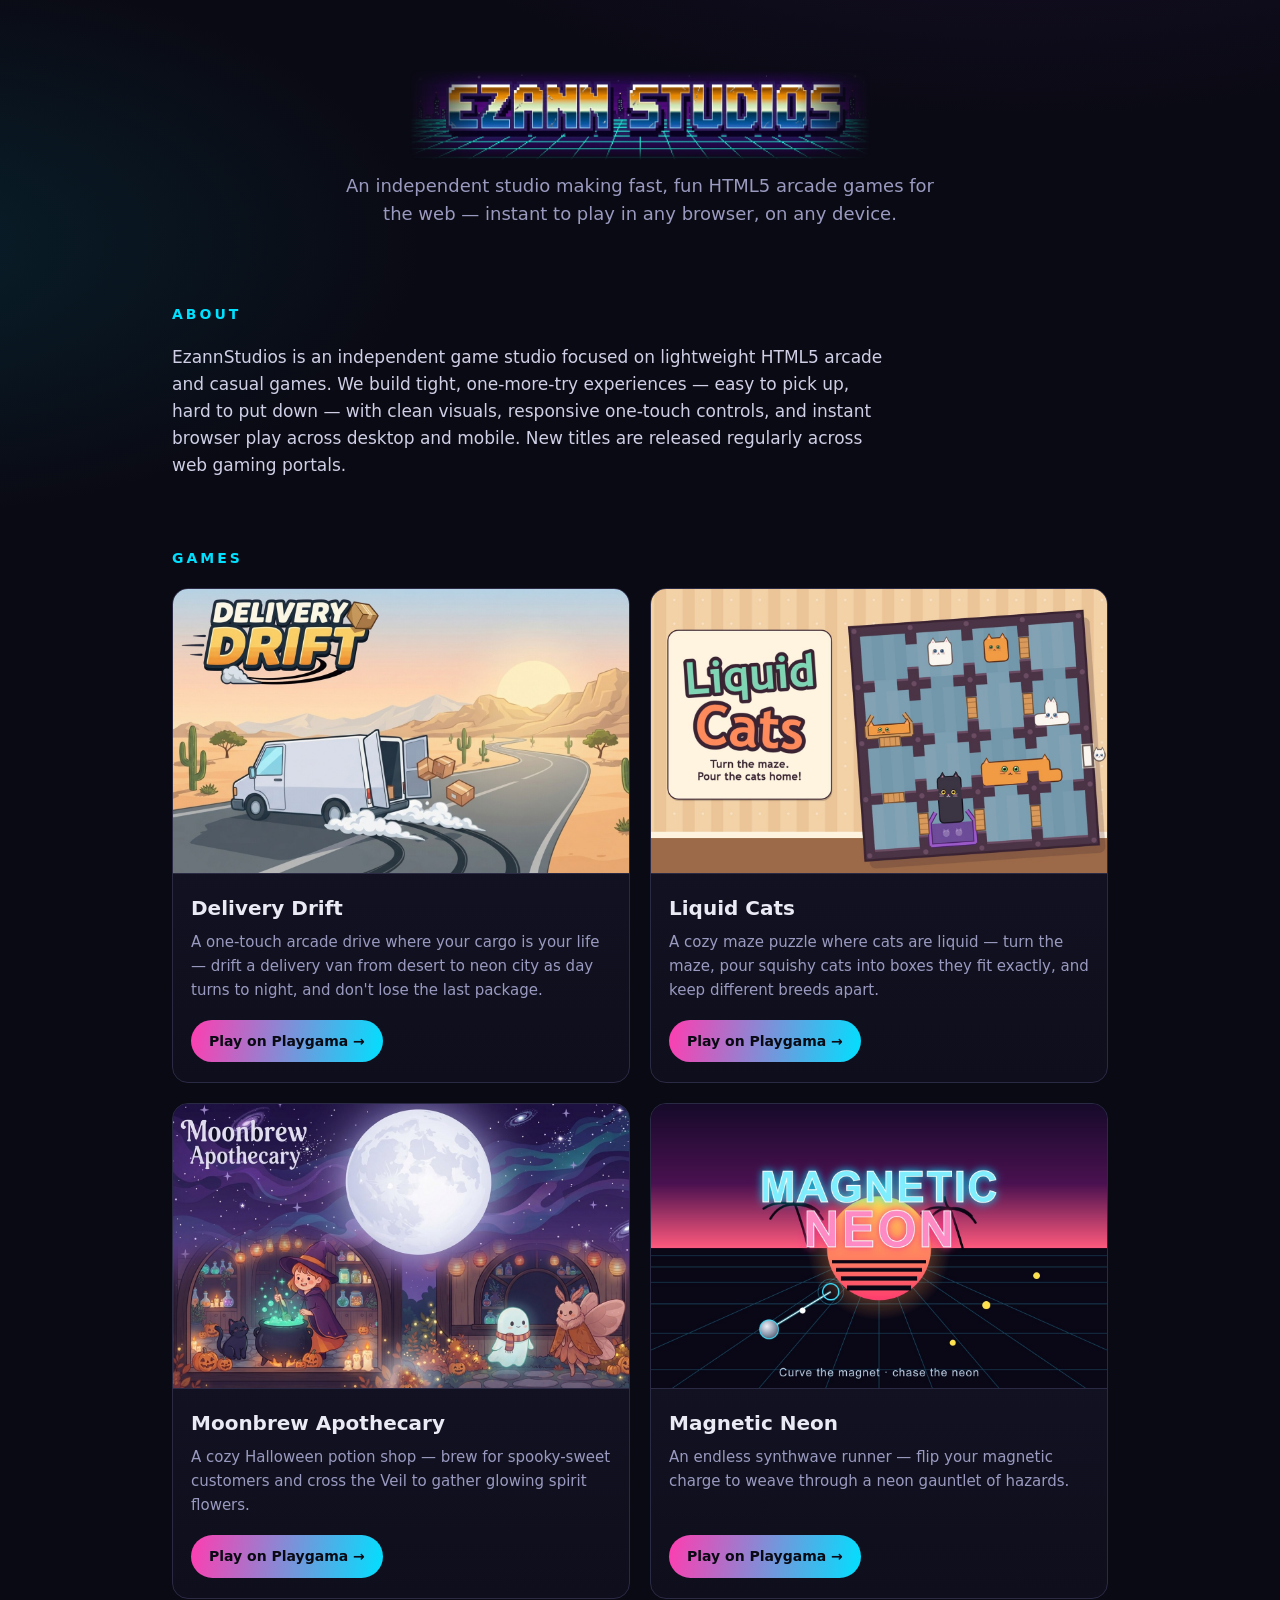
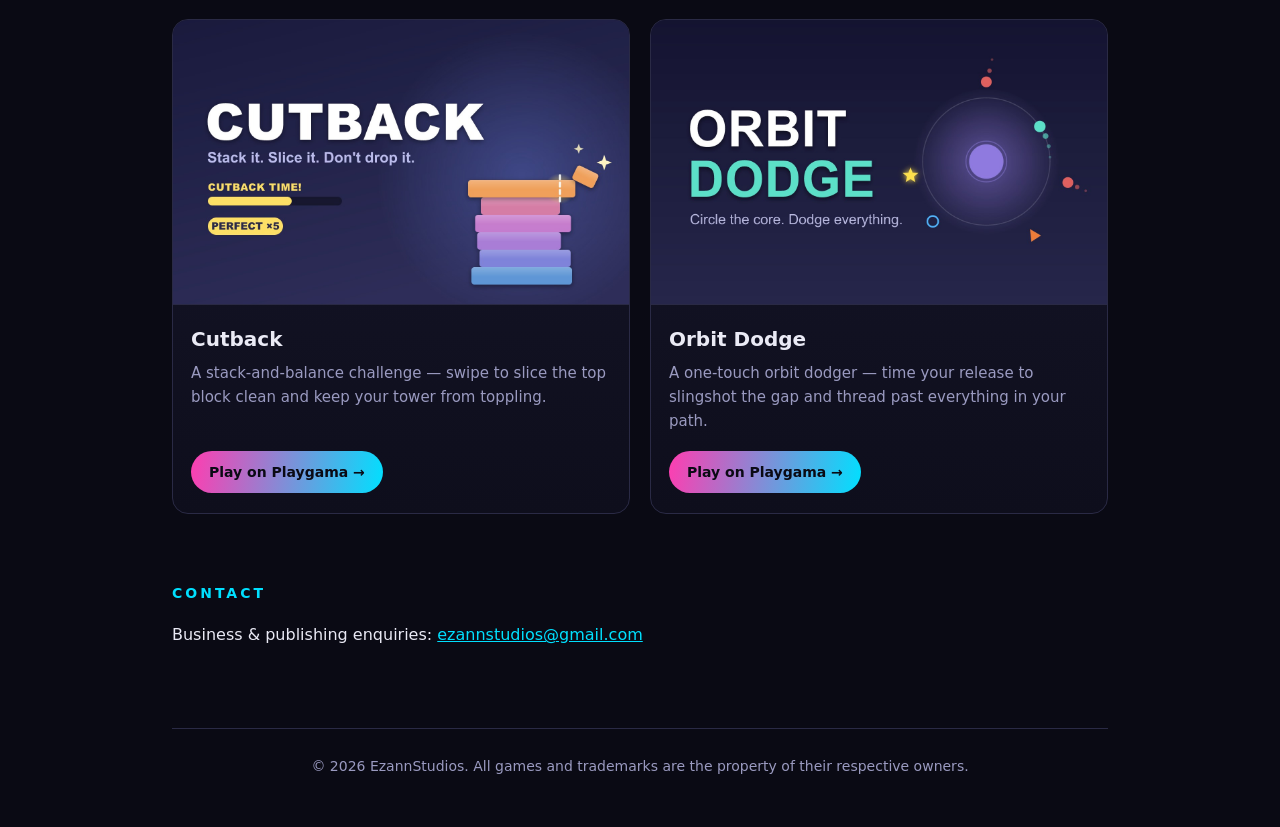
==== index.html @ 5e64bf16 "Update index.html" ====
<!DOCTYPE html>
<html lang="en">
<head>
  <meta charset="UTF-8" />
  <meta name="viewport" content="width=device-width, initial-scale=1.0" />
  <title>EzannStudios — HTML5 Arcade Games</title>
  <meta name="description" content="EzannStudios is an independent studio making fast, fun HTML5 arcade and casual games for the web — instant to play in any browser, on any device." />
  <!-- Favicon: black square with white "EZ" (inline SVG, no external request) -->
  <link rel="icon" href="data:image/svg+xml,%3Csvg xmlns='http://www.w3.org/2000/svg' viewBox='0 0 32 32'%3E%3Crect width='32' height='32' fill='%23000000'/%3E%3Ctext x='16' y='17' font-family='Arial,Helvetica,sans-serif' font-size='15' font-weight='bold' fill='%23ffffff' text-anchor='middle' dominant-baseline='central'%3EEZ%3C/text%3E%3C/svg%3E" />
  <style>
    :root {
      --bg: #0a0a14;
      --bg-soft: #12122099;
      --card: #14142400;
      --line: #2a2a45;
      --text: #eaeaf5;
      --muted: #9a9ac0;
      --neon-a: #ff3db0;
      --neon-b: #00e0ff;
    }
    * { box-sizing: border-box; }
    html { scroll-behavior: smooth; }
    body {
      margin: 0;
      background:
        radial-gradient(1200px 600px at 80% -10%, #1b0f2e 0%, transparent 60%),
        radial-gradient(1000px 500px at -10% 10%, #08202b 0%, transparent 55%),
        var(--bg);
      color: var(--text);
      font-family: system-ui, -apple-system, "Segoe UI", Roboto, Helvetica, Arial, sans-serif;
      line-height: 1.6;
      -webkit-font-smoothing: antialiased;
    }
    .wrap { max-width: 980px; margin: 0 auto; padding: 0 22px; }

    /* Header */
    header { padding: 70px 0 40px; text-align: center; }
    .logo {
      display: block;
      margin: 0 auto;
      width: min(460px, 100%);
      height: auto;
      /* Fade all four edges into the page (horizontal + vertical gradients,
         intersected) so the banner has no hard box edge on any side. */
      --logo-fade:
        linear-gradient(to right, transparent 0%, #000 16%, #000 84%, transparent 100%),
        linear-gradient(to bottom, transparent 0%, #000 16%, #000 84%, transparent 100%);
      -webkit-mask-image: var(--logo-fade);
      -webkit-mask-composite: source-in;
      mask-image: var(--logo-fade);
      mask-composite: intersect;
    }
    .tagline {
      margin: 12px auto 0;
      max-width: 620px;
      color: var(--muted);
      font-size: clamp(15px, 2.4vw, 18px);
    }

    /* Sections */
    section { padding: 34px 0; }
    h2 {
      font-size: 14px;
      letter-spacing: 3px;
      text-transform: uppercase;
      color: var(--neon-b);
      margin: 0 0 18px;
    }
    .about p { max-width: 720px; color: #cfcfe6; margin: 0; font-size: 17px; }

    /* Games grid */
    .games {
      display: grid;
      /* 2 x 2 on wide screens, one column on phones */
      grid-template-columns: repeat(auto-fit, minmax(min(380px, 100%), 1fr));
      gap: 20px;
    }
    .card {
      border: 1px solid var(--line);
      border-radius: 16px;
      overflow: hidden;
      background: linear-gradient(180deg, #16162a, #0e0e1c);
      display: flex;
      flex-direction: column;
      transition: transform .18s ease, border-color .18s ease, box-shadow .18s ease;
    }
    .card:hover {
      transform: translateY(-4px);
      border-color: #46466f;
      box-shadow: 0 14px 40px -18px var(--neon-a);
    }
    .thumb {
      width: 100%;
      aspect-ratio: 136 / 85; /* matches the 1360x850 cover art -> full image, no crop */
      overflow: hidden;
      background: #0e0e1c;
      border-bottom: 1px solid var(--line);
    }
    .thumb img { width: 100%; height: 100%; object-fit: cover; display: block; }
    .card-body { padding: 18px 18px 20px; flex: 1; display: flex; flex-direction: column; }
    .card-body h3 { margin: 0 0 6px; font-size: 20px; }
    .card-body p { margin: 0 0 18px; color: var(--muted); font-size: 15px; flex: 1; }
    .play {
      align-self: flex-start;
      display: inline-block;
      text-decoration: none;
      font-weight: 700;
      font-size: 14px;
      color: #0a0a14;
      background: linear-gradient(100deg, var(--neon-a), var(--neon-b));
      padding: 10px 18px;
      border-radius: 999px;
      transition: filter .15s ease;
    }
    .play:hover { filter: brightness(1.12); }

    /* Contact */
    .contact a { color: var(--neon-b); }

    footer {
      border-top: 1px solid var(--line);
      margin-top: 30px;
      padding: 26px 0 50px;
      color: var(--muted);
      font-size: 14px;
      text-align: center;
    }
  </style>
</head>
<body>
  <div class="wrap">
    <header>
      <img class="logo" src="assets/logo.png" alt="EzannStudios" width="900" height="240" />
      <p class="tagline">An independent studio making fast, fun HTML5 arcade games for the web — instant to play in any browser, on any device.</p>
    </header>

    <main>
      <section class="about">
        <h2>About</h2>
        <p>EzannStudios is an independent game studio focused on lightweight HTML5 arcade and casual games. We build tight, one-more-try experiences — easy to pick up, hard to put down — with clean visuals, responsive one-touch controls, and instant browser play across desktop and mobile. New titles are released regularly across web gaming portals.</p>
      </section>

      <section>
        <h2>Games</h2>
        <div class="games">
          <article class="card">
            <div class="thumb"><img src="assets/delivery-drift.jpg" alt="Delivery Drift cover art" width="1360" height="850" loading="lazy" /></div>
            <div class="card-body">
              <h3>Delivery Drift</h3>
              <p>A one-touch arcade drive where your cargo is your life — drift a delivery van from desert to neon city as day turns to night, and don't lose the last package.</p>
              <a class="play" href="https://playgama.ai/play/jhdlvwv6o4" target="_blank" rel="noopener">Play on Playgama →</a>
            </div>
          </article>

          <article class="card">
            <div class="thumb"><img src="assets/liquid-cats.jpg" alt="Liquid Cats cover art" width="1360" height="850" loading="lazy" /></div>
            <div class="card-body">
              <h3>Liquid Cats</h3>
              <p>A cozy maze puzzle where cats are liquid — turn the maze, pour squishy cats into boxes they fit exactly, and keep different breeds apart.</p>
              <a class="play" href="https://playgama.ai/play/6duereti2h" target="_blank" rel="noopener">Play on Playgama →</a>
            </div>
          </article>

          <article class="card">
            <div class="thumb"><img src="assets/moonbrew-apothecary.jpg" alt="Moonbrew Apothecary cover art" width="1360" height="850" loading="lazy" /></div>
            <div class="card-body">
              <h3>Moonbrew Apothecary</h3>
              <p>A cozy Halloween potion shop — brew for spooky-sweet customers and cross the Veil to gather glowing spirit flowers.</p>
              <a class="play" href="https://playgama.ai/play/h7rsoeyvfn" target="_blank" rel="noopener">Play on Playgama →</a>
            </div>
          </article>

          <article class="card">
            <div class="thumb"><img src="assets/magnetic-neon.jpg" alt="Magnetic Neon cover art" width="1360" height="850" loading="lazy" /></div>
            <div class="card-body">
              <h3>Magnetic Neon</h3>
              <p>An endless synthwave runner — flip your magnetic charge to weave through a neon gauntlet of hazards.</p>
              <a class="play" href="https://playgama.com/game/magnetic-neon?clid=p_86062e56-72cf-4a58-b19b-1f9aac66ab14" target="_blank" rel="noopener">Play on Playgama →</a>
            </div>
          </article>

          <article class="card">
            <div class="thumb"><img src="assets/cutback.jpg" alt="Cutback cover art" width="1360" height="850" loading="lazy" /></div>
            <div class="card-body">
              <h3>Cutback</h3>
              <p>A stack-and-balance challenge — swipe to slice the top block clean and keep your tower from toppling.</p>
              <a class="play" href="https://playgama.ai/play/7d3hizmuuv" target="_blank" rel="noopener">Play on Playgama →</a>
            </div>
          </article>

          <article class="card">
            <div class="thumb"><img src="assets/orbit-dodge.jpg" alt="Orbit Dodge cover art" width="1360" height="850" loading="lazy" /></div>
            <div class="card-body">
              <h3>Orbit Dodge</h3>
              <p>A one-touch orbit dodger — time your release to slingshot the gap and thread past everything in your path.</p>
              <a class="play" href="https://playgama.ai/play/45lczaxdiw" target="_blank" rel="noopener">Play on Playgama →</a>
            </div>
          </article>
        </div>
      </section>

      <section class="contact">
        <h2>Contact</h2>
        <p>Business &amp; publishing enquiries: <a href="mailto:ezannstudios@gmail.com">ezannstudios@gmail.com</a></p>
      </section>
    </main>

    <footer>
      &copy; <span id="year">2026</span> EzannStudios. All games and trademarks are the property of their respective owners.
    </footer>
  </div>

  <script>
    // Keep the footer year current (the only script on the page — no ads, no trackers).
    document.getElementById("year").textContent = new Date().getFullYear();
  </script>
</body>
</html>
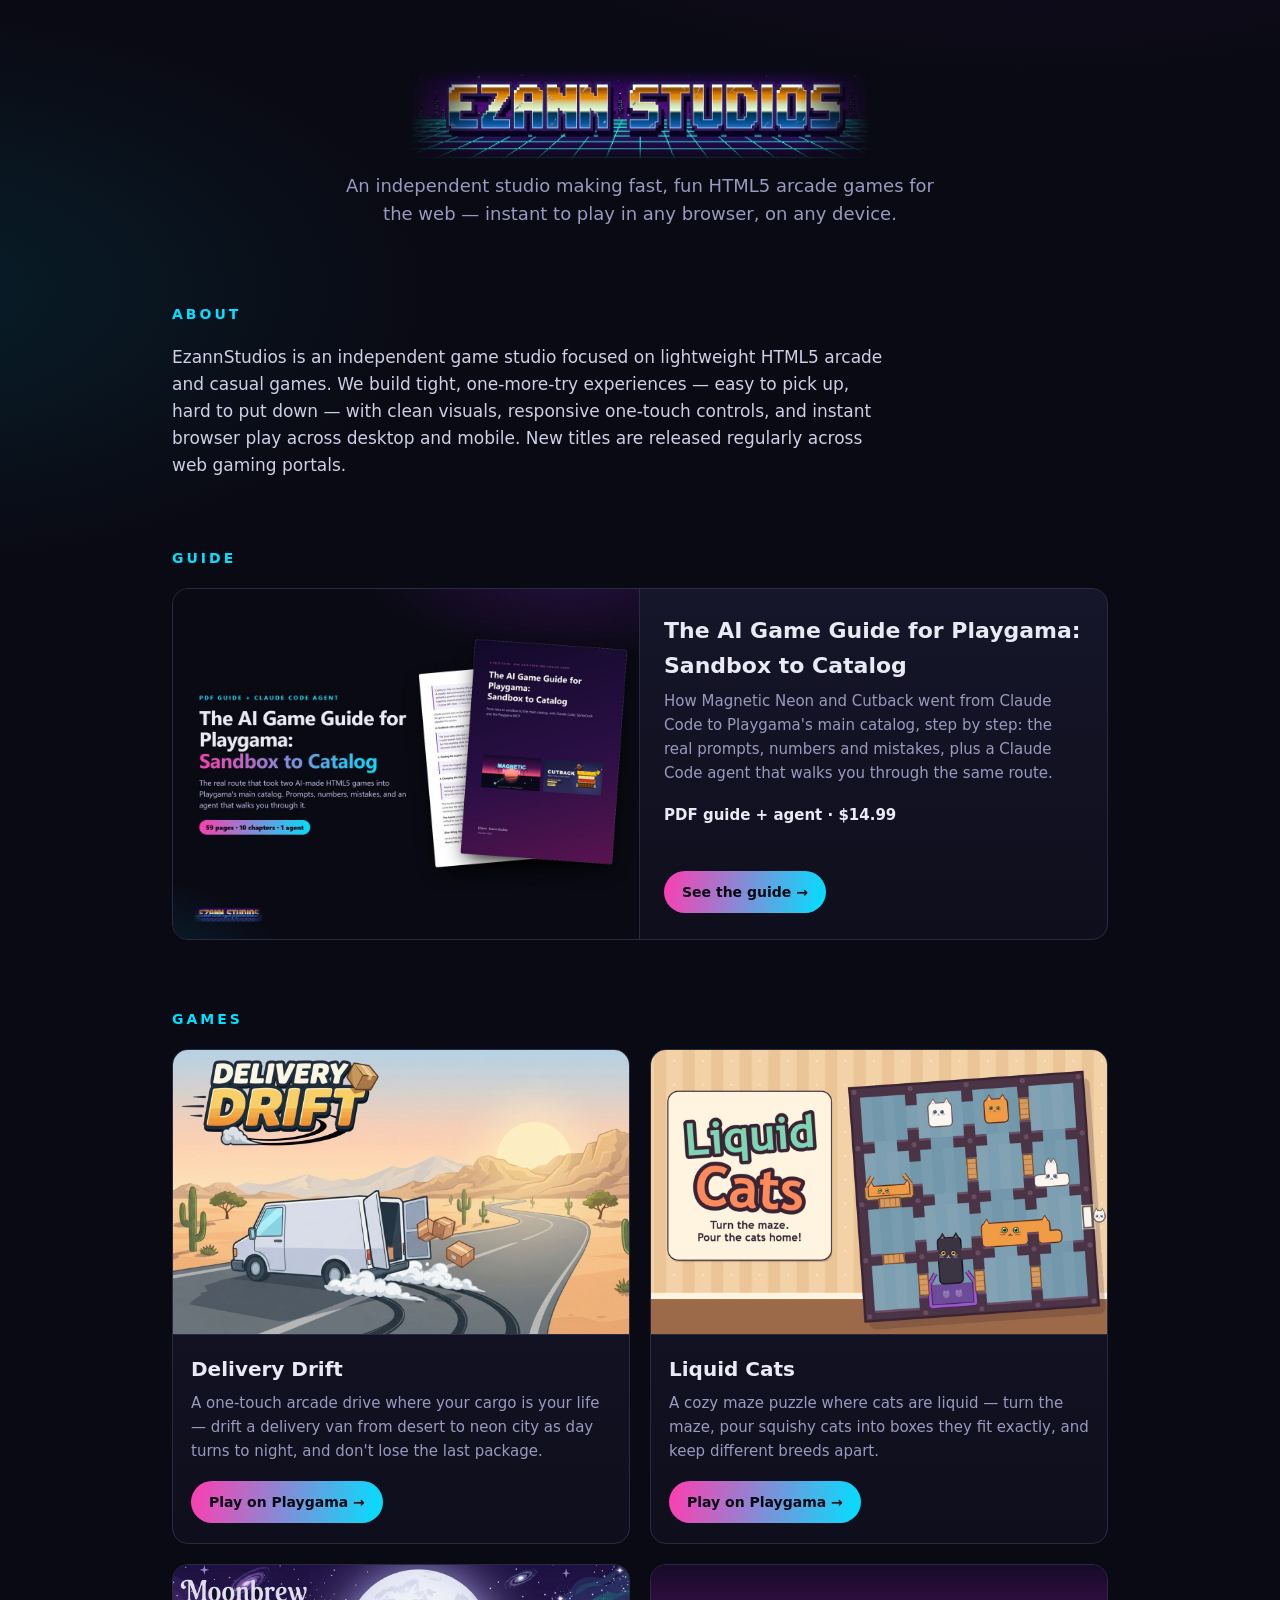
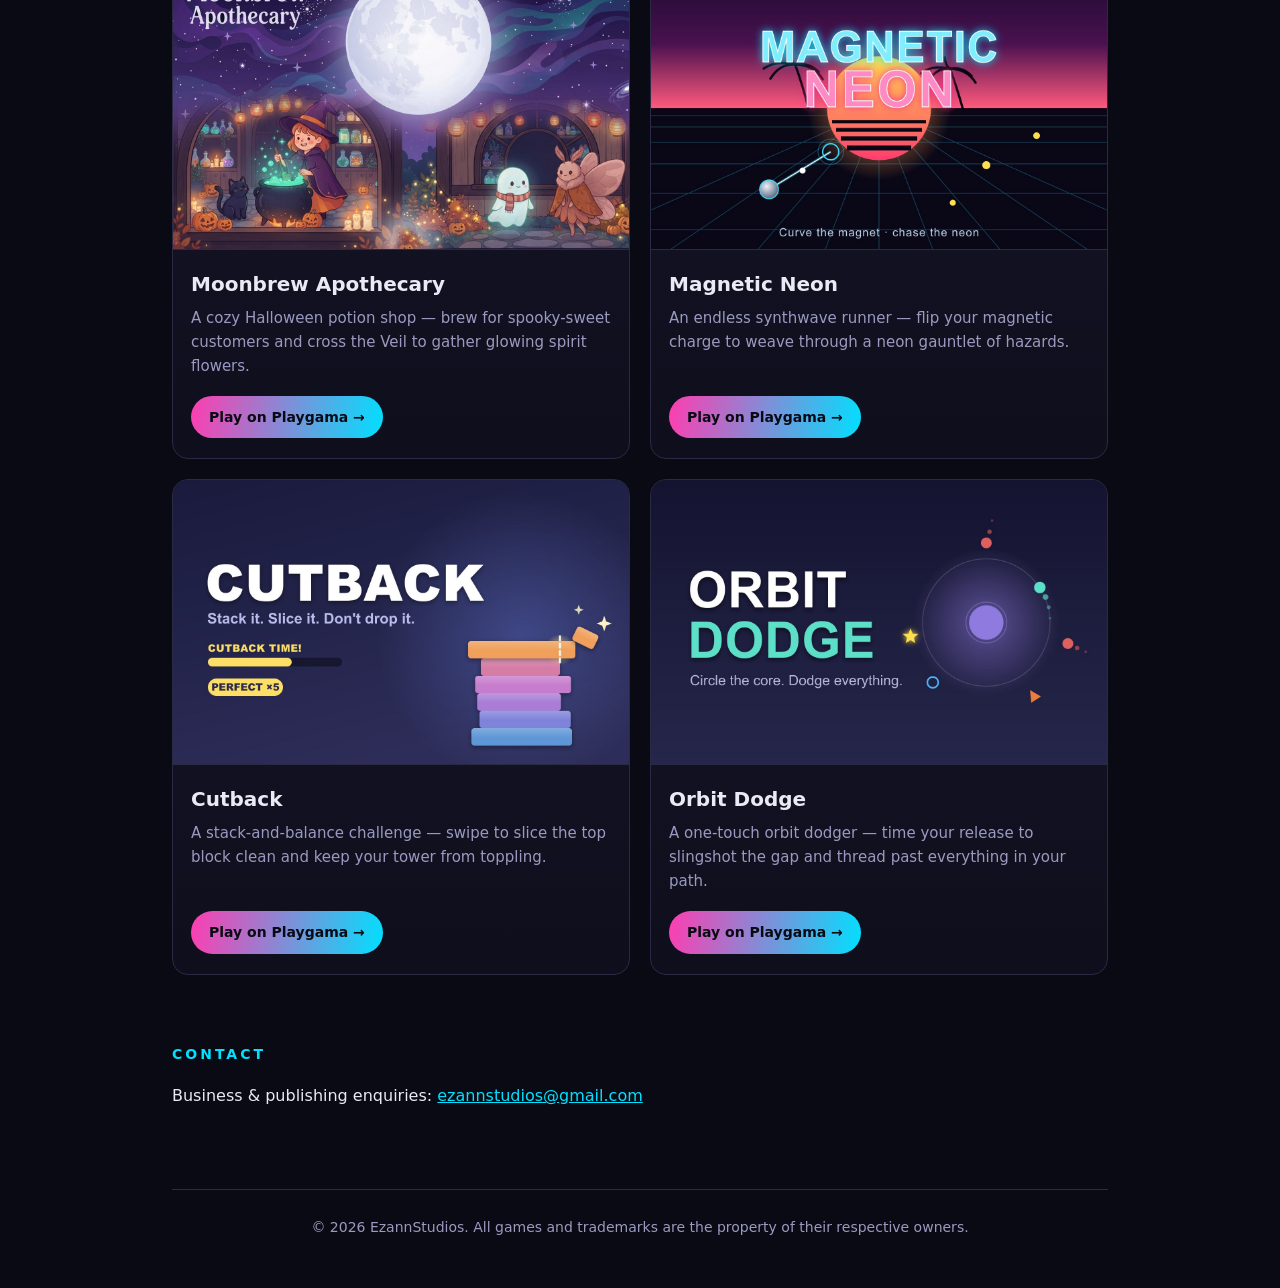
==== commit b2b476d6: "Add Guide card between About and Games Links to the sales page at guide/.  Co-Authored-By: Claude Op" ====
--- a/index.html
+++ b/index.html
@@ -114,6 +114,17 @@
     }
     .play:hover { filter: brightness(1.12); }
 
+    /* Guide: one wide card, image left, text right (stacks on phones) */
+    .guide-card { display: grid; grid-template-columns: 1fr 1fr; }
+    .guide-card .thumb { aspect-ratio: 4 / 3; border-bottom: 0; border-right: 1px solid var(--line); }
+    .guide-card .card-body { padding: 24px 24px 26px; justify-content: center; }
+    .guide-card .card-body h3 { font-size: 22px; }
+    .guide-card .price { color: var(--text); font-weight: 700; margin: 0 0 14px; font-size: 15px; }
+    @media (max-width: 700px) {
+      .guide-card { grid-template-columns: 1fr; }
+      .guide-card .thumb { border-right: 0; border-bottom: 1px solid var(--line); }
+    }
+
     /* Contact */
     .contact a { color: var(--neon-b); }
 
@@ -141,6 +152,19 @@
       </section>
 
       <section>
+        <h2>Guide</h2>
+        <article class="card guide-card">
+          <div class="thumb"><img src="guide/assets/guide-card.jpg" alt="The AI Game Guide for Playgama: Sandbox to Catalog" width="1200" height="900" loading="lazy" /></div>
+          <div class="card-body">
+            <h3>The AI Game Guide for Playgama: Sandbox to Catalog</h3>
+            <p>How Magnetic Neon and Cutback went from Claude Code to Playgama's main catalog, step by step: the real prompts, numbers and mistakes, plus a Claude Code agent that walks you through the same route.</p>
+            <p class="price">PDF guide + agent · $14.99</p>
+            <a class="play" href="guide/">See the guide →</a>
+          </div>
+        </article>
+      </section>
+
+      <section>
         <h2>Games</h2>
         <div class="games">
           <article class="card">
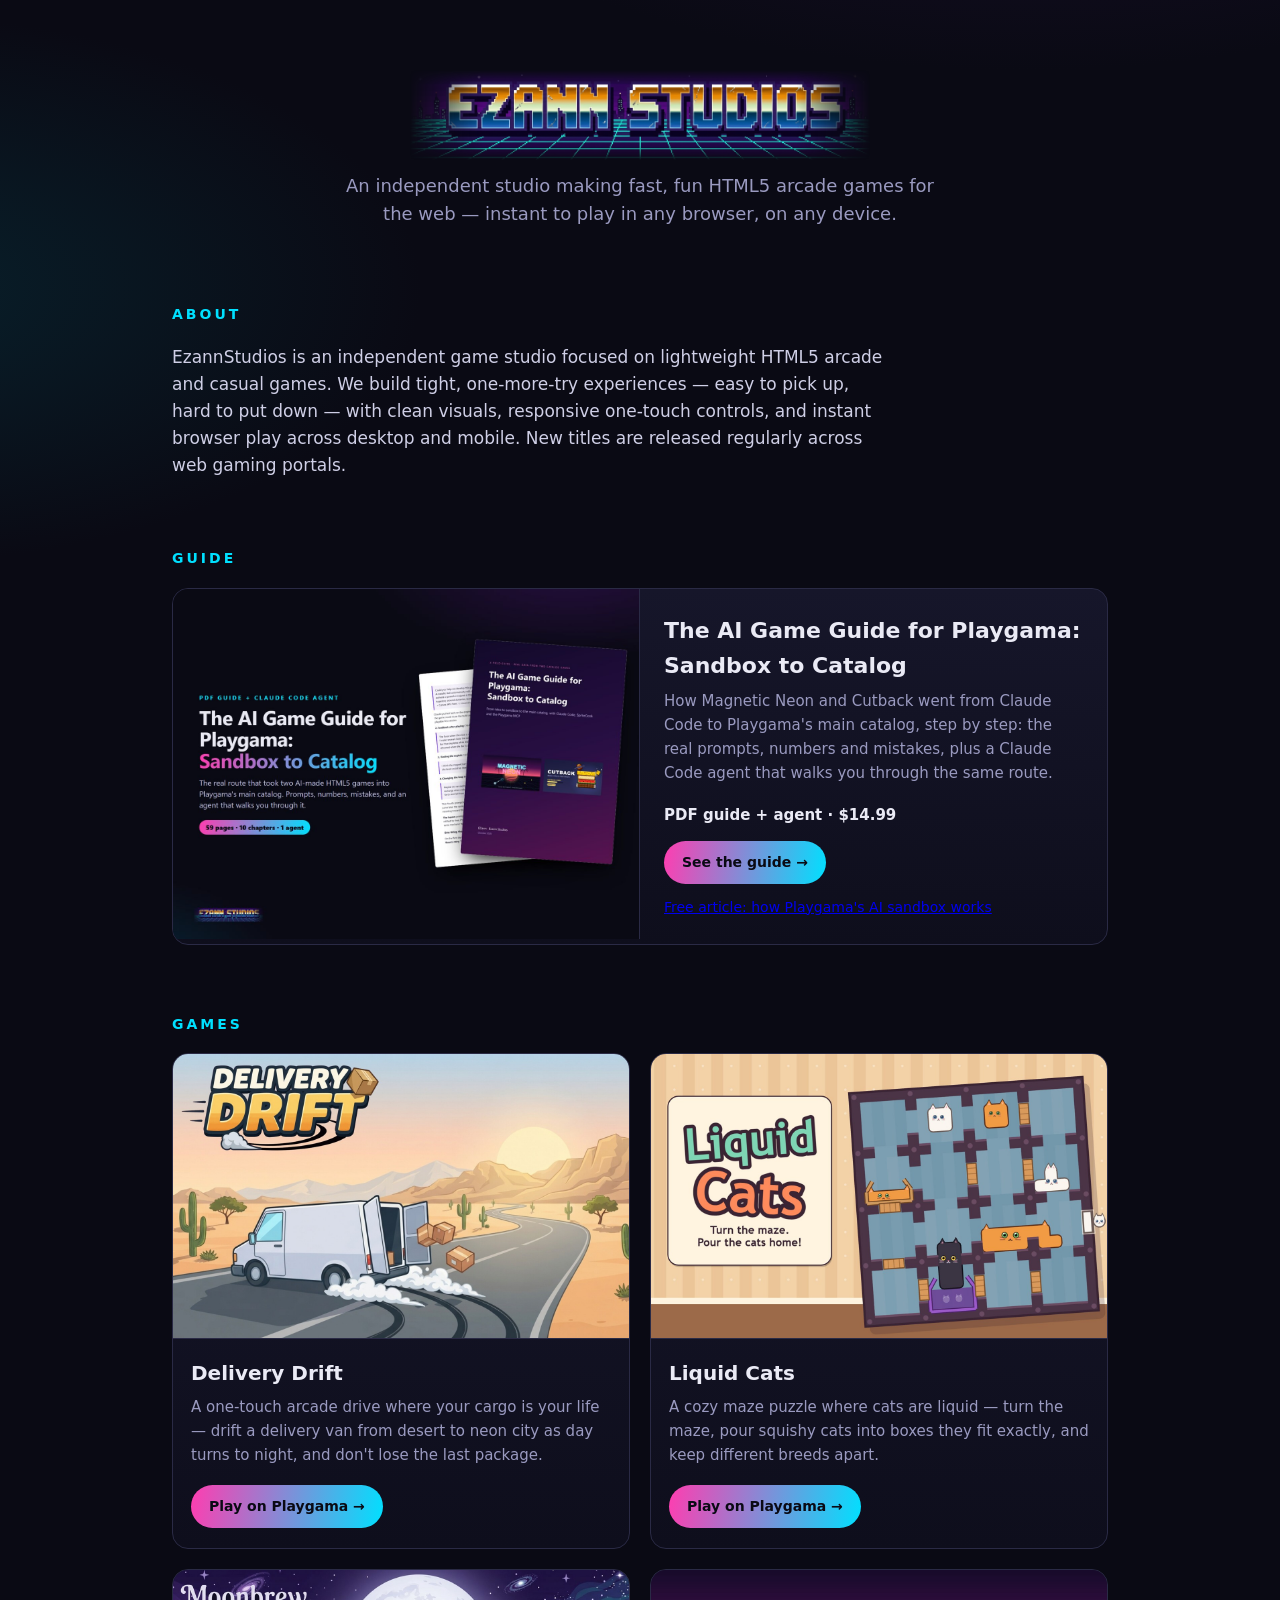
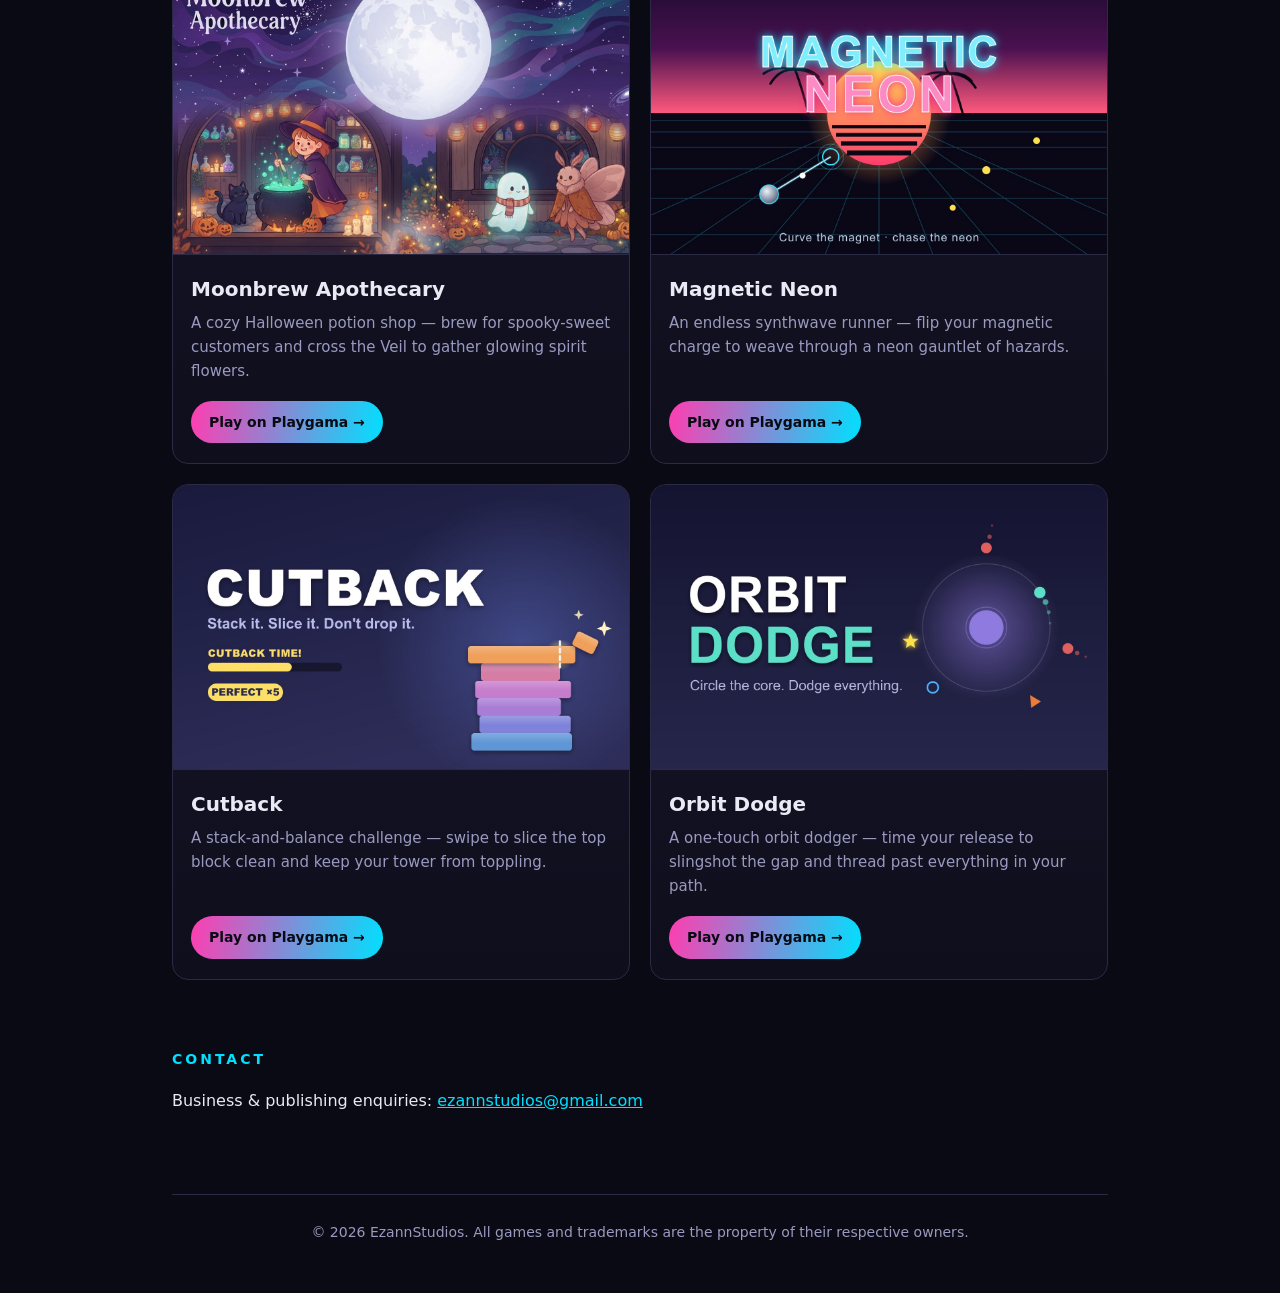
==== commit 05c448cc: "Add free article on how Playgama's AI sandbox works Link it from the guide's sandbox section and the" ====
--- a/index.html
+++ b/index.html
@@ -3,8 +3,50 @@
 <head>
   <meta charset="UTF-8" />
   <meta name="viewport" content="width=device-width, initial-scale=1.0" />
-  <title>EzannStudios — HTML5 Arcade Games</title>
+  <title>EzannStudios — Free HTML5 Arcade Games to Play in Your Browser</title>
   <meta name="description" content="EzannStudios is an independent studio making fast, fun HTML5 arcade and casual games for the web — instant to play in any browser, on any device." />
+  <link rel="canonical" href="https://ezannstudios.github.io/web-games/" />
+
+  <!-- Share previews (X, Discord, LinkedIn, Facebook) -->
+  <meta property="og:type" content="website" />
+  <meta property="og:site_name" content="EzannStudios" />
+  <meta property="og:title" content="EzannStudios — Free HTML5 Arcade Games" />
+  <meta property="og:description" content="Fast, fun HTML5 arcade games you play instantly in any browser: Delivery Drift, Liquid Cats, Moonbrew Apothecary, Magnetic Neon, Cutback and Orbit Dodge." />
+  <meta property="og:url" content="https://ezannstudios.github.io/web-games/" />
+  <meta property="og:image" content="https://ezannstudios.github.io/web-games/assets/og-games.jpg" />
+  <meta property="og:image:width" content="1200" />
+  <meta property="og:image:height" content="630" />
+  <meta property="og:image:alt" content="EzannStudios logo above six game covers" />
+  <meta name="twitter:card" content="summary_large_image" />
+
+  <!-- Structured data: the studio and its games -->
+  <script type="application/ld+json">
+  {
+    "@context": "https://schema.org",
+    "@graph": [
+      {
+        "@type": "Organization",
+        "@id": "https://ezannstudios.github.io/#org",
+        "name": "EzannStudios",
+        "url": "https://ezannstudios.github.io/web-games/",
+        "logo": "https://ezannstudios.github.io/web-games/assets/logo.png",
+        "email": "ezannstudios@gmail.com"
+      },
+      {
+        "@type": "ItemList",
+        "name": "EzannStudios HTML5 games",
+        "itemListElement": [
+          { "@type": "ListItem", "position": 1, "item": { "@type": "VideoGame", "name": "Delivery Drift", "url": "https://playgama.ai/play/jhdlvwv6o4", "image": "https://ezannstudios.github.io/web-games/assets/delivery-drift.jpg", "gamePlatform": "Web browser", "author": { "@id": "https://ezannstudios.github.io/#org" } } },
+          { "@type": "ListItem", "position": 2, "item": { "@type": "VideoGame", "name": "Liquid Cats", "url": "https://playgama.ai/play/6duereti2h", "image": "https://ezannstudios.github.io/web-games/assets/liquid-cats.jpg", "gamePlatform": "Web browser", "author": { "@id": "https://ezannstudios.github.io/#org" } } },
+          { "@type": "ListItem", "position": 3, "item": { "@type": "VideoGame", "name": "Moonbrew Apothecary", "url": "https://playgama.ai/play/h7rsoeyvfn", "image": "https://ezannstudios.github.io/web-games/assets/moonbrew-apothecary.jpg", "gamePlatform": "Web browser", "author": { "@id": "https://ezannstudios.github.io/#org" } } },
+          { "@type": "ListItem", "position": 4, "item": { "@type": "VideoGame", "name": "Magnetic Neon", "url": "https://playgama.com/game/magnetic-neon", "image": "https://ezannstudios.github.io/web-games/assets/magnetic-neon.jpg", "gamePlatform": "Web browser", "author": { "@id": "https://ezannstudios.github.io/#org" } } },
+          { "@type": "ListItem", "position": 5, "item": { "@type": "VideoGame", "name": "Cutback", "url": "https://playgama.com/game/cutback", "image": "https://ezannstudios.github.io/web-games/assets/cutback.jpg", "gamePlatform": "Web browser", "author": { "@id": "https://ezannstudios.github.io/#org" } } },
+          { "@type": "ListItem", "position": 6, "item": { "@type": "VideoGame", "name": "Orbit Dodge", "url": "https://playgama.ai/play/45lczaxdiw", "image": "https://ezannstudios.github.io/web-games/assets/orbit-dodge.jpg", "gamePlatform": "Web browser", "author": { "@id": "https://ezannstudios.github.io/#org" } } }
+        ]
+      }
+    ]
+  }
+  </script>
   <!-- Favicon: black square with white "EZ" (inline SVG, no external request) -->
   <link rel="icon" href="data:image/svg+xml,%3Csvg xmlns='http://www.w3.org/2000/svg' viewBox='0 0 32 32'%3E%3Crect width='32' height='32' fill='%23000000'/%3E%3Ctext x='16' y='17' font-family='Arial,Helvetica,sans-serif' font-size='15' font-weight='bold' fill='%23ffffff' text-anchor='middle' dominant-baseline='central'%3EEZ%3C/text%3E%3C/svg%3E" />
   <style>
@@ -141,7 +183,8 @@
 <body>
   <div class="wrap">
     <header>
-      <img class="logo" src="assets/logo.png" alt="EzannStudios" width="900" height="240" />
+      <!-- The logo is the page's H1; its alt text is the heading text search engines read -->
+      <h1 style="margin:0"><img class="logo" src="assets/logo.png" alt="EzannStudios — HTML5 arcade games" width="900" height="240" /></h1>
       <p class="tagline">An independent studio making fast, fun HTML5 arcade games for the web — instant to play in any browser, on any device.</p>
     </header>
 
@@ -160,6 +203,7 @@
             <p>How Magnetic Neon and Cutback went from Claude Code to Playgama's main catalog, step by step: the real prompts, numbers and mistakes, plus a Claude Code agent that walks you through the same route.</p>
             <p class="price">PDF guide + agent · $14.99</p>
             <a class="play" href="guide/">See the guide →</a>
+            <p style="margin:12px 0 0;font-size:14px"><a href="playgama-ai-sandbox/">Free article: how Playgama's AI sandbox works</a></p>
           </div>
         </article>
       </section>
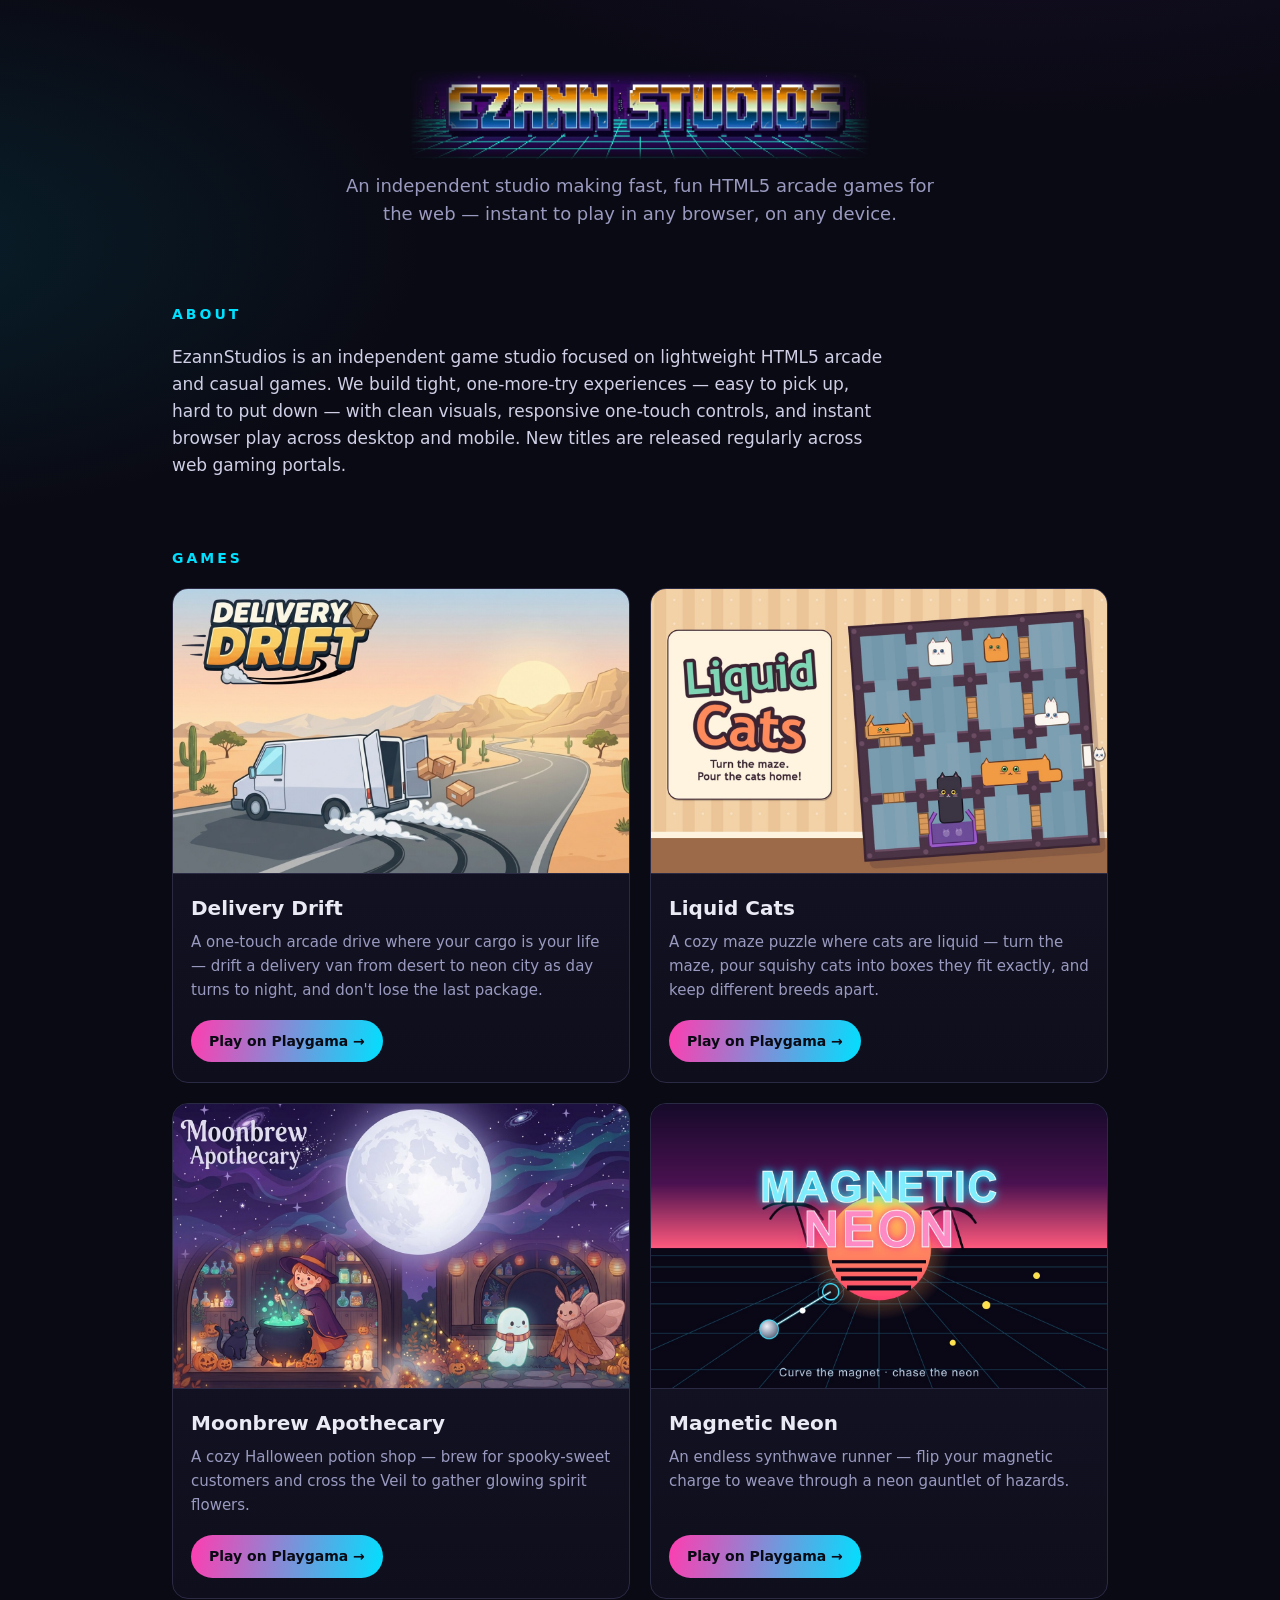
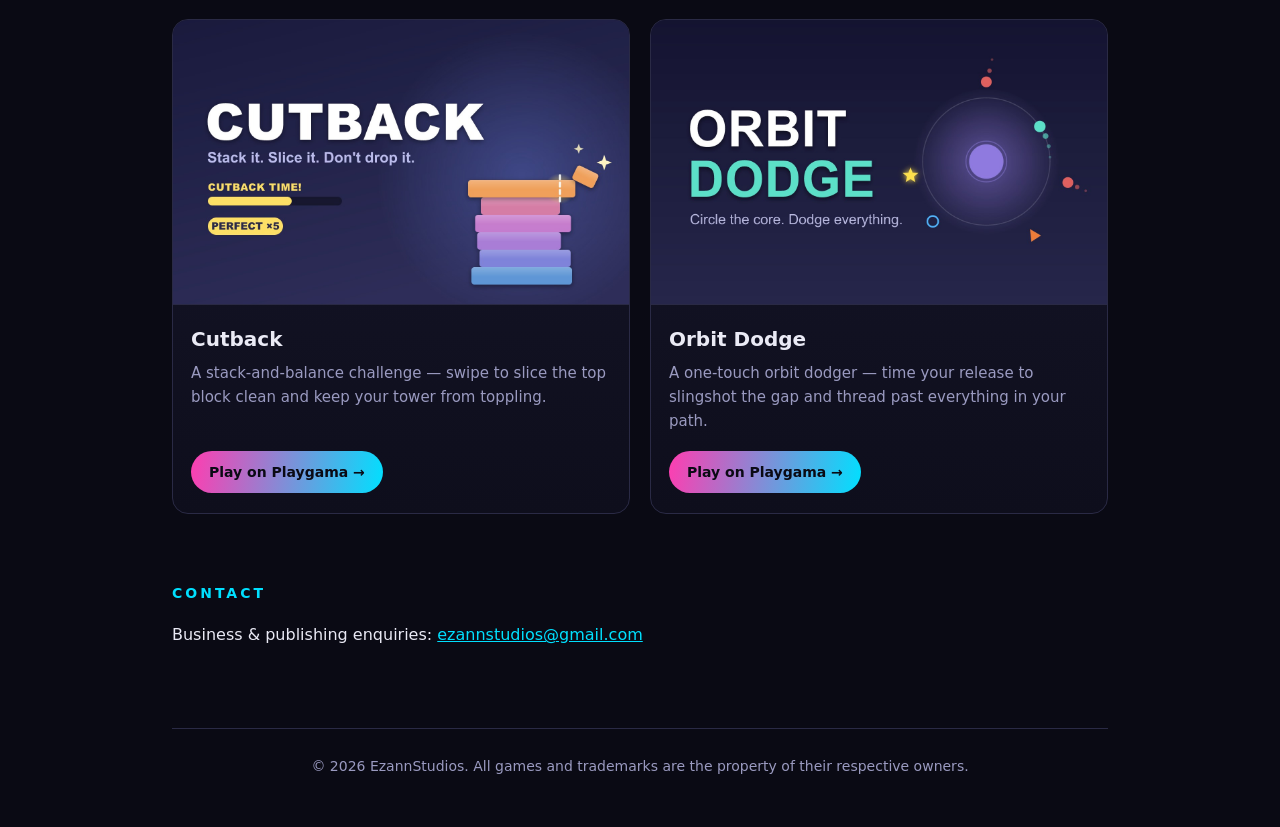
==== commit 47aa1f15: "Add files via upload Changing urls to catalogue url" ====
--- a/index.html
+++ b/index.html
@@ -3,50 +3,8 @@
 <head>
   <meta charset="UTF-8" />
   <meta name="viewport" content="width=device-width, initial-scale=1.0" />
-  <title>EzannStudios — Free HTML5 Arcade Games to Play in Your Browser</title>
+  <title>EzannStudios — HTML5 Arcade Games</title>
   <meta name="description" content="EzannStudios is an independent studio making fast, fun HTML5 arcade and casual games for the web — instant to play in any browser, on any device." />
-  <link rel="canonical" href="https://ezannstudios.github.io/web-games/" />
-
-  <!-- Share previews (X, Discord, LinkedIn, Facebook) -->
-  <meta property="og:type" content="website" />
-  <meta property="og:site_name" content="EzannStudios" />
-  <meta property="og:title" content="EzannStudios — Free HTML5 Arcade Games" />
-  <meta property="og:description" content="Fast, fun HTML5 arcade games you play instantly in any browser: Delivery Drift, Liquid Cats, Moonbrew Apothecary, Magnetic Neon, Cutback and Orbit Dodge." />
-  <meta property="og:url" content="https://ezannstudios.github.io/web-games/" />
-  <meta property="og:image" content="https://ezannstudios.github.io/web-games/assets/og-games.jpg" />
-  <meta property="og:image:width" content="1200" />
-  <meta property="og:image:height" content="630" />
-  <meta property="og:image:alt" content="EzannStudios logo above six game covers" />
-  <meta name="twitter:card" content="summary_large_image" />
-
-  <!-- Structured data: the studio and its games -->
-  <script type="application/ld+json">
-  {
-    "@context": "https://schema.org",
-    "@graph": [
-      {
-        "@type": "Organization",
-        "@id": "https://ezannstudios.github.io/#org",
-        "name": "EzannStudios",
-        "url": "https://ezannstudios.github.io/web-games/",
-        "logo": "https://ezannstudios.github.io/web-games/assets/logo.png",
-        "email": "ezannstudios@gmail.com"
-      },
-      {
-        "@type": "ItemList",
-        "name": "EzannStudios HTML5 games",
-        "itemListElement": [
-          { "@type": "ListItem", "position": 1, "item": { "@type": "VideoGame", "name": "Delivery Drift", "url": "https://playgama.ai/play/jhdlvwv6o4", "image": "https://ezannstudios.github.io/web-games/assets/delivery-drift.jpg", "gamePlatform": "Web browser", "author": { "@id": "https://ezannstudios.github.io/#org" } } },
-          { "@type": "ListItem", "position": 2, "item": { "@type": "VideoGame", "name": "Liquid Cats", "url": "https://playgama.ai/play/6duereti2h", "image": "https://ezannstudios.github.io/web-games/assets/liquid-cats.jpg", "gamePlatform": "Web browser", "author": { "@id": "https://ezannstudios.github.io/#org" } } },
-          { "@type": "ListItem", "position": 3, "item": { "@type": "VideoGame", "name": "Moonbrew Apothecary", "url": "https://playgama.ai/play/h7rsoeyvfn", "image": "https://ezannstudios.github.io/web-games/assets/moonbrew-apothecary.jpg", "gamePlatform": "Web browser", "author": { "@id": "https://ezannstudios.github.io/#org" } } },
-          { "@type": "ListItem", "position": 4, "item": { "@type": "VideoGame", "name": "Magnetic Neon", "url": "https://playgama.com/game/magnetic-neon", "image": "https://ezannstudios.github.io/web-games/assets/magnetic-neon.jpg", "gamePlatform": "Web browser", "author": { "@id": "https://ezannstudios.github.io/#org" } } },
-          { "@type": "ListItem", "position": 5, "item": { "@type": "VideoGame", "name": "Cutback", "url": "https://playgama.com/game/cutback", "image": "https://ezannstudios.github.io/web-games/assets/cutback.jpg", "gamePlatform": "Web browser", "author": { "@id": "https://ezannstudios.github.io/#org" } } },
-          { "@type": "ListItem", "position": 6, "item": { "@type": "VideoGame", "name": "Orbit Dodge", "url": "https://playgama.ai/play/45lczaxdiw", "image": "https://ezannstudios.github.io/web-games/assets/orbit-dodge.jpg", "gamePlatform": "Web browser", "author": { "@id": "https://ezannstudios.github.io/#org" } } }
-        ]
-      }
-    ]
-  }
-  </script>
   <!-- Favicon: black square with white "EZ" (inline SVG, no external request) -->
   <link rel="icon" href="data:image/svg+xml,%3Csvg xmlns='http://www.w3.org/2000/svg' viewBox='0 0 32 32'%3E%3Crect width='32' height='32' fill='%23000000'/%3E%3Ctext x='16' y='17' font-family='Arial,Helvetica,sans-serif' font-size='15' font-weight='bold' fill='%23ffffff' text-anchor='middle' dominant-baseline='central'%3EEZ%3C/text%3E%3C/svg%3E" />
   <style>
@@ -156,17 +114,6 @@
     }
     .play:hover { filter: brightness(1.12); }
 
-    /* Guide: one wide card, image left, text right (stacks on phones) */
-    .guide-card { display: grid; grid-template-columns: 1fr 1fr; }
-    .guide-card .thumb { aspect-ratio: 4 / 3; border-bottom: 0; border-right: 1px solid var(--line); }
-    .guide-card .card-body { padding: 24px 24px 26px; justify-content: center; }
-    .guide-card .card-body h3 { font-size: 22px; }
-    .guide-card .price { color: var(--text); font-weight: 700; margin: 0 0 14px; font-size: 15px; }
-    @media (max-width: 700px) {
-      .guide-card { grid-template-columns: 1fr; }
-      .guide-card .thumb { border-right: 0; border-bottom: 1px solid var(--line); }
-    }
-
     /* Contact */
     .contact a { color: var(--neon-b); }
 
@@ -183,8 +130,7 @@
 <body>
   <div class="wrap">
     <header>
-      <!-- The logo is the page's H1; its alt text is the heading text search engines read -->
-      <h1 style="margin:0"><img class="logo" src="assets/logo.png" alt="EzannStudios — HTML5 arcade games" width="900" height="240" /></h1>
+      <img class="logo" src="assets/logo.png" alt="EzannStudios" width="900" height="240" />
       <p class="tagline">An independent studio making fast, fun HTML5 arcade games for the web — instant to play in any browser, on any device.</p>
     </header>
 
@@ -195,20 +141,6 @@
       </section>
 
       <section>
-        <h2>Guide</h2>
-        <article class="card guide-card">
-          <div class="thumb"><img src="guide/assets/guide-card.jpg" alt="The AI Game Guide for Playgama: Sandbox to Catalog" width="1200" height="900" loading="lazy" /></div>
-          <div class="card-body">
-            <h3>The AI Game Guide for Playgama: Sandbox to Catalog</h3>
-            <p>How Magnetic Neon and Cutback went from Claude Code to Playgama's main catalog, step by step: the real prompts, numbers and mistakes, plus a Claude Code agent that walks you through the same route.</p>
-            <p class="price">PDF guide + agent · $14.99</p>
-            <a class="play" href="guide/">See the guide →</a>
-            <p style="margin:12px 0 0;font-size:14px"><a href="playgama-ai-sandbox/">Free article: how Playgama's AI sandbox works</a></p>
-          </div>
-        </article>
-      </section>
-
-      <section>
         <h2>Games</h2>
         <div class="games">
           <article class="card">
@@ -252,7 +184,7 @@
             <div class="card-body">
               <h3>Cutback</h3>
               <p>A stack-and-balance challenge — swipe to slice the top block clean and keep your tower from toppling.</p>
-              <a class="play" href="https://playgama.ai/play/7d3hizmuuv" target="_blank" rel="noopener">Play on Playgama →</a>
+              <a class="play" href="https://playgama.com/game/cutback?clid=p_86062e56-72cf-4a58-b19b-1f9aac66ab14" target="_blank" rel="noopener">Play on Playgama →</a>
             </div>
           </article>
 
@@ -261,7 +193,7 @@
             <div class="card-body">
               <h3>Orbit Dodge</h3>
               <p>A one-touch orbit dodger — time your release to slingshot the gap and thread past everything in your path.</p>
-              <a class="play" href="https://playgama.ai/play/45lczaxdiw" target="_blank" rel="noopener">Play on Playgama →</a>
+              <a class="play" href="https://playgama.com/game/orbit-dodge?clid=p_86062e56-72cf-4a58-b19b-1f9aac66ab14" target="_blank" rel="noopener">Play on Playgama →</a>
             </div>
           </article>
         </div>
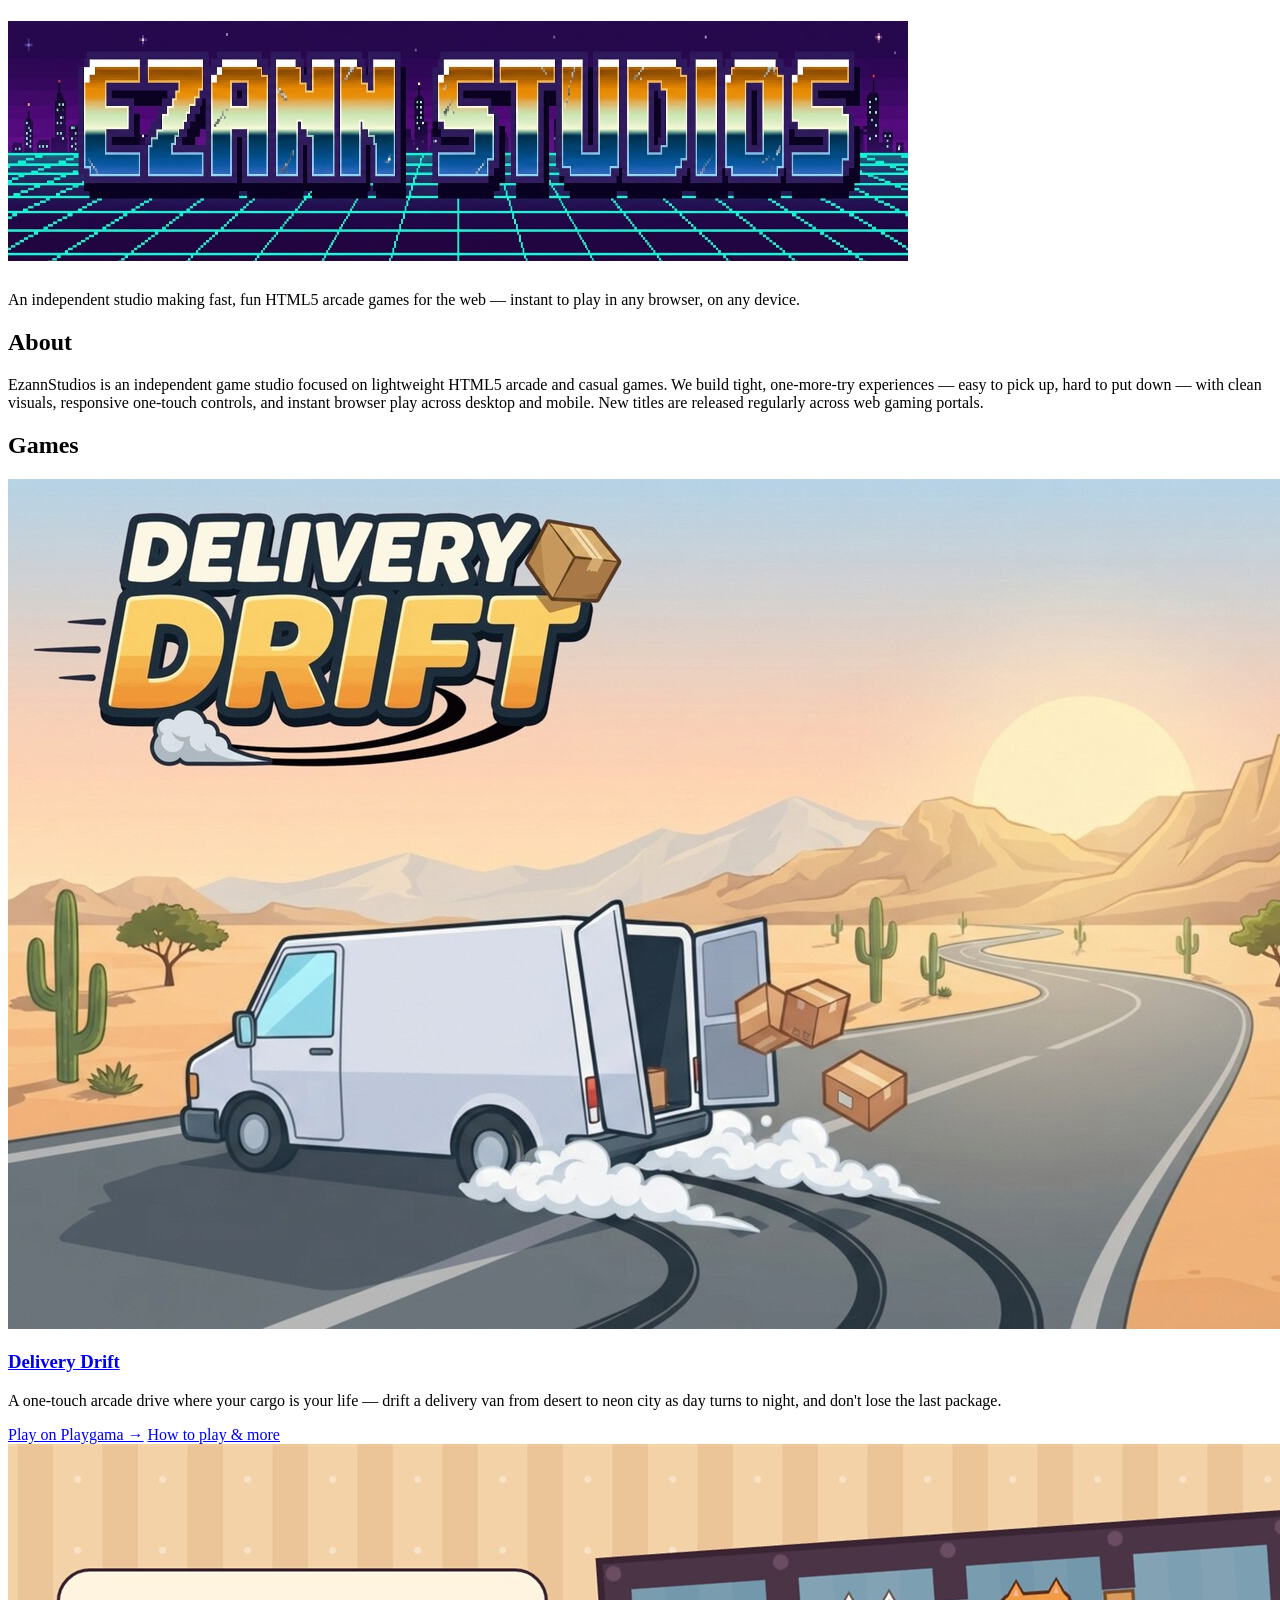
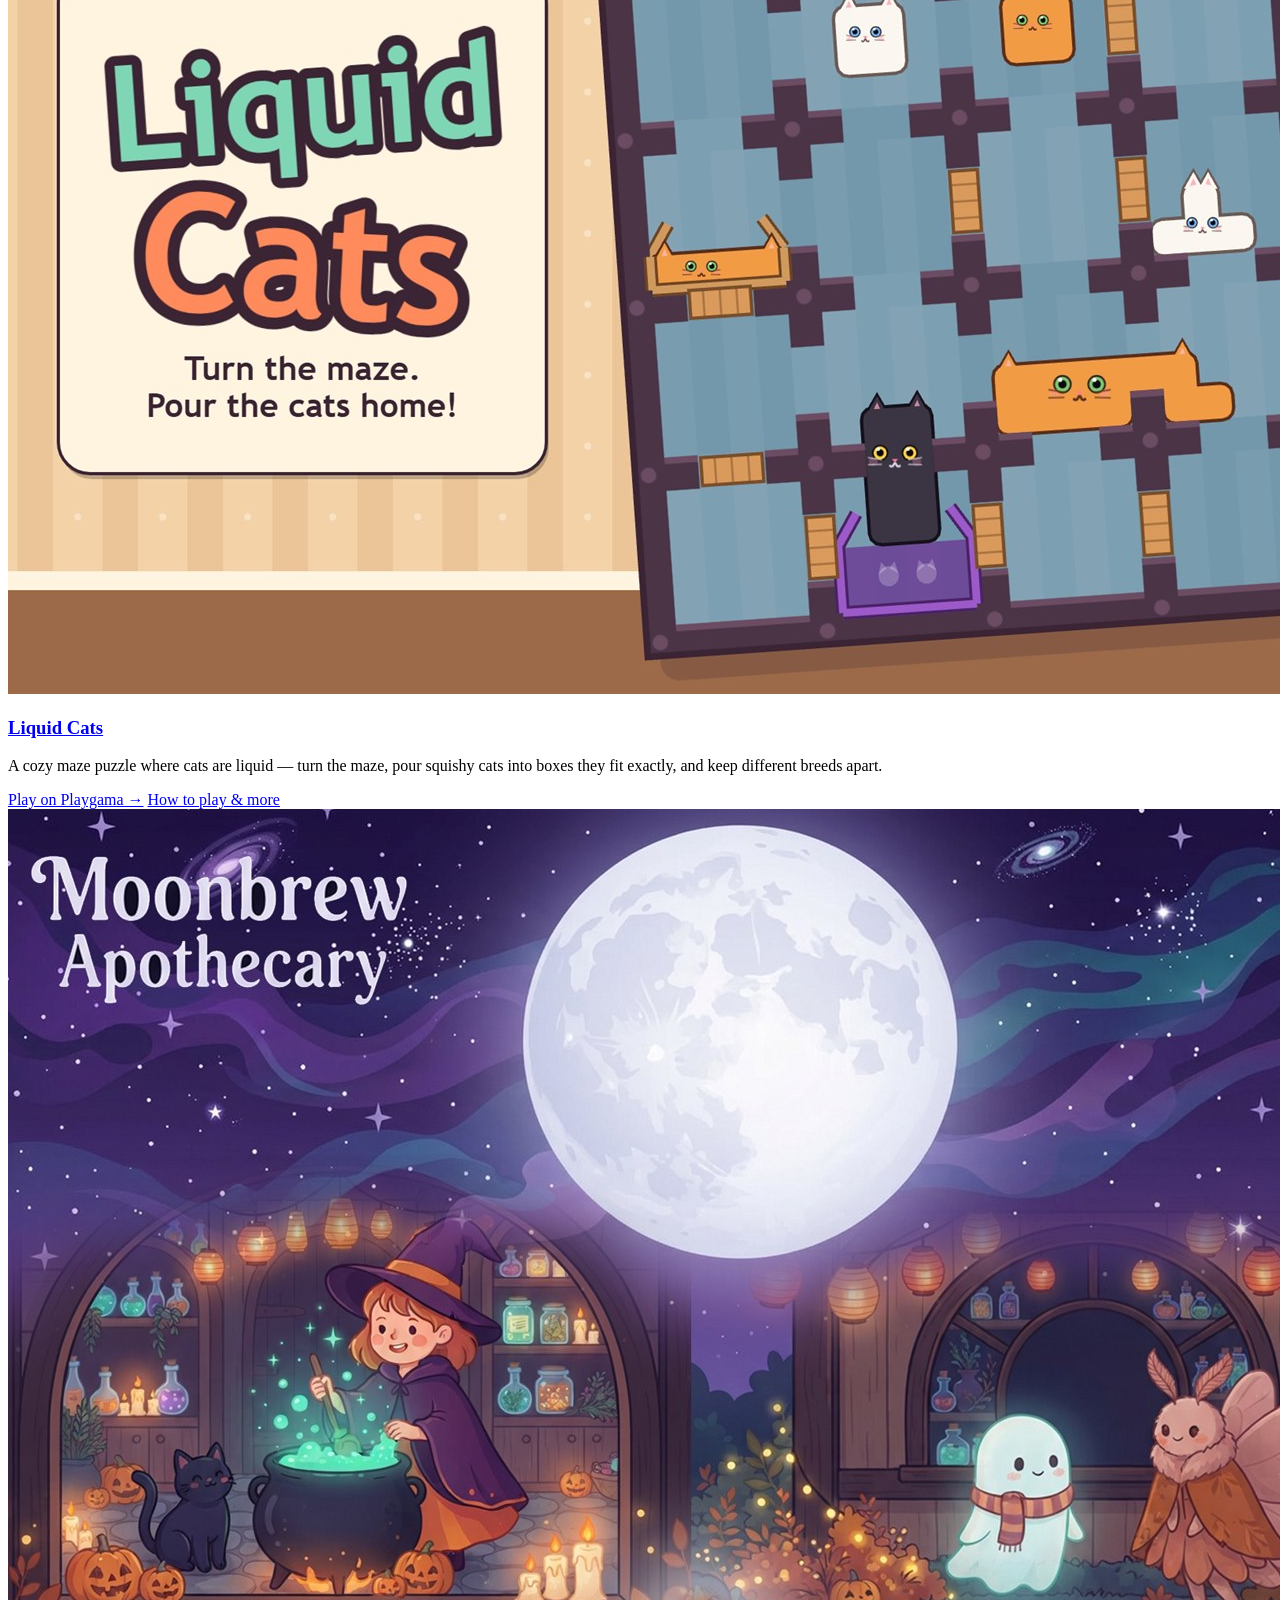
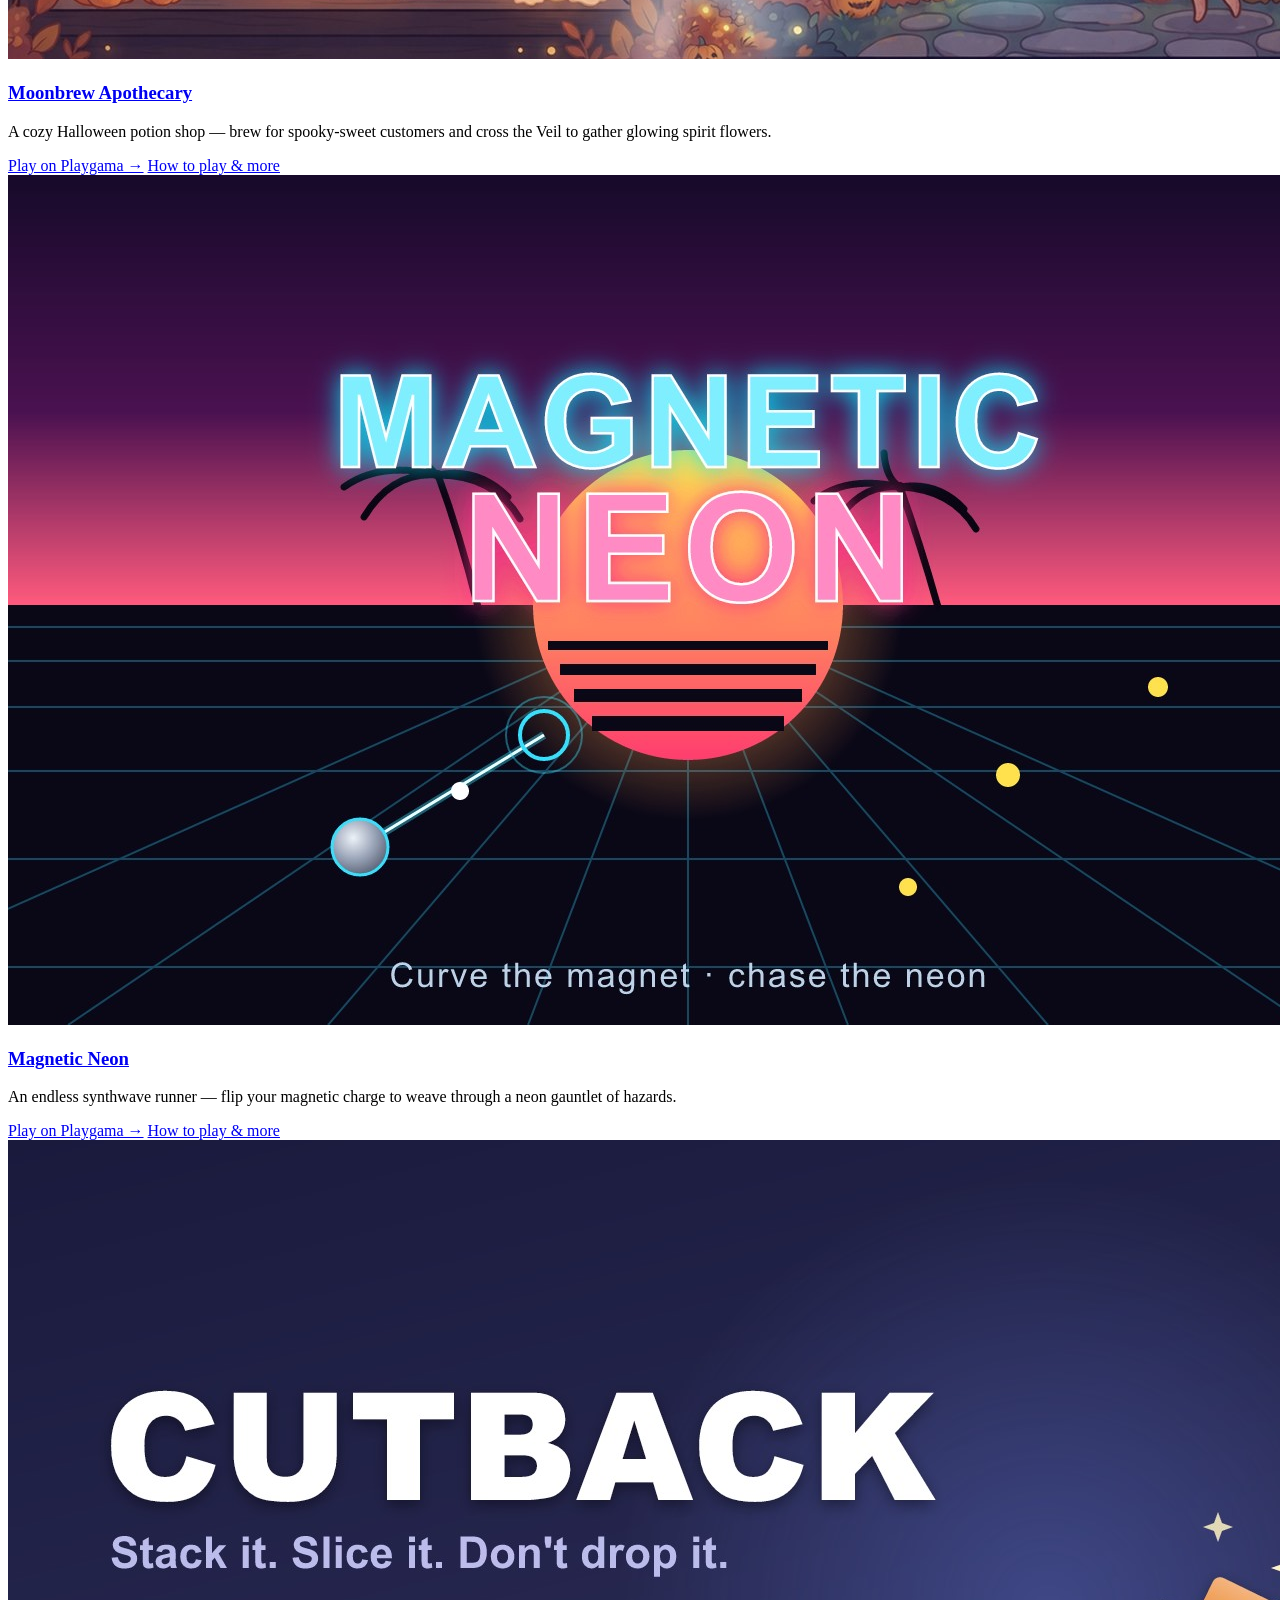
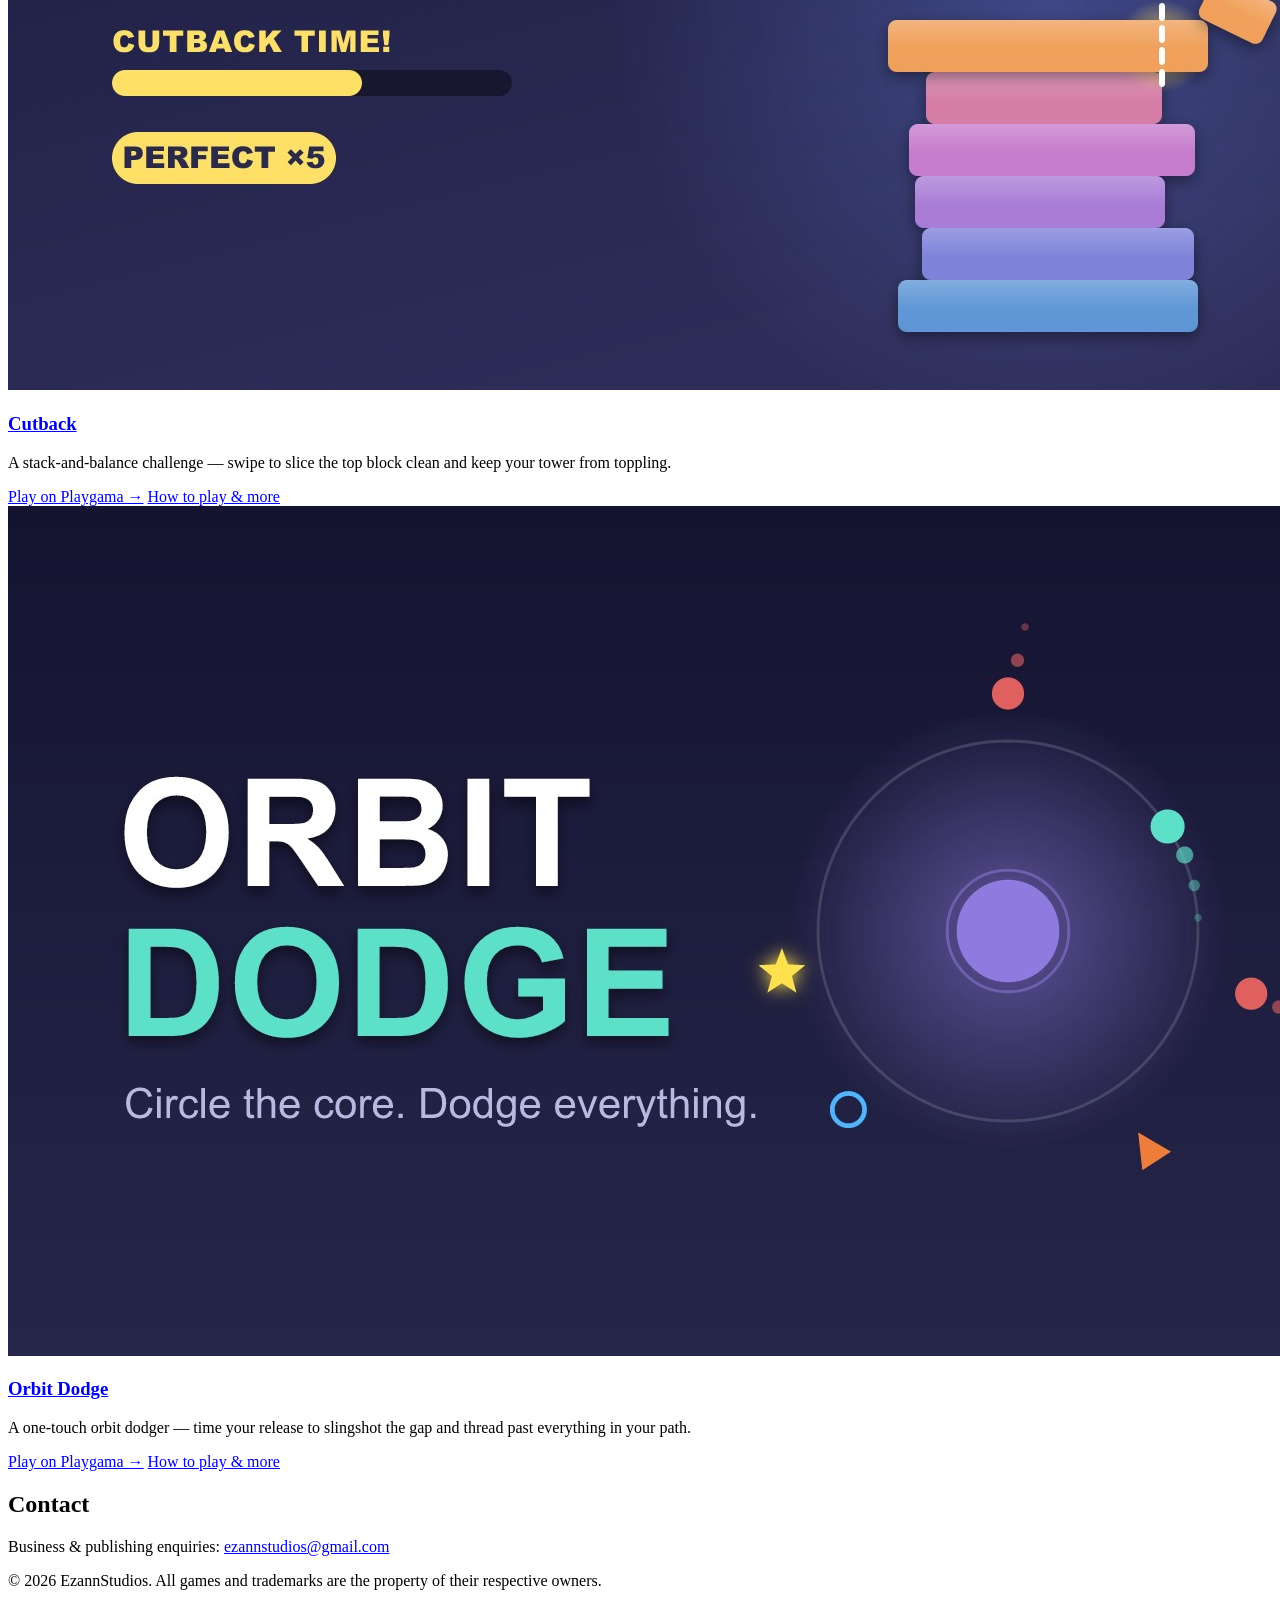
==== commit 8c2dc9a2: "Add files via upload" ====
--- a/index.html
+++ b/index.html
@@ -1,218 +1,134 @@
-<!DOCTYPE html>
-<html lang="en">
-<head>
-  <meta charset="UTF-8" />
-  <meta name="viewport" content="width=device-width, initial-scale=1.0" />
-  <title>EzannStudios — HTML5 Arcade Games</title>
-  <meta name="description" content="EzannStudios is an independent studio making fast, fun HTML5 arcade and casual games for the web — instant to play in any browser, on any device." />
-  <!-- Favicon: black square with white "EZ" (inline SVG, no external request) -->
-  <link rel="icon" href="data:image/svg+xml,%3Csvg xmlns='http://www.w3.org/2000/svg' viewBox='0 0 32 32'%3E%3Crect width='32' height='32' fill='%23000000'/%3E%3Ctext x='16' y='17' font-family='Arial,Helvetica,sans-serif' font-size='15' font-weight='bold' fill='%23ffffff' text-anchor='middle' dominant-baseline='central'%3EEZ%3C/text%3E%3C/svg%3E" />
-  <style>
-    :root {
-      --bg: #0a0a14;
-      --bg-soft: #12122099;
-      --card: #14142400;
-      --line: #2a2a45;
-      --text: #eaeaf5;
-      --muted: #9a9ac0;
-      --neon-a: #ff3db0;
-      --neon-b: #00e0ff;
-    }
-    * { box-sizing: border-box; }
-    html { scroll-behavior: smooth; }
-    body {
-      margin: 0;
-      background:
-        radial-gradient(1200px 600px at 80% -10%, #1b0f2e 0%, transparent 60%),
-        radial-gradient(1000px 500px at -10% 10%, #08202b 0%, transparent 55%),
-        var(--bg);
-      color: var(--text);
-      font-family: system-ui, -apple-system, "Segoe UI", Roboto, Helvetica, Arial, sans-serif;
-      line-height: 1.6;
-      -webkit-font-smoothing: antialiased;
-    }
-    .wrap { max-width: 980px; margin: 0 auto; padding: 0 22px; }
-
-    /* Header */
-    header { padding: 70px 0 40px; text-align: center; }
-    .logo {
-      display: block;
-      margin: 0 auto;
-      width: min(460px, 100%);
-      height: auto;
-      /* Fade all four edges into the page (horizontal + vertical gradients,
-         intersected) so the banner has no hard box edge on any side. */
-      --logo-fade:
-        linear-gradient(to right, transparent 0%, #000 16%, #000 84%, transparent 100%),
-        linear-gradient(to bottom, transparent 0%, #000 16%, #000 84%, transparent 100%);
-      -webkit-mask-image: var(--logo-fade);
-      -webkit-mask-composite: source-in;
-      mask-image: var(--logo-fade);
-      mask-composite: intersect;
-    }
-    .tagline {
-      margin: 12px auto 0;
-      max-width: 620px;
-      color: var(--muted);
-      font-size: clamp(15px, 2.4vw, 18px);
-    }
-
-    /* Sections */
-    section { padding: 34px 0; }
-    h2 {
-      font-size: 14px;
-      letter-spacing: 3px;
-      text-transform: uppercase;
-      color: var(--neon-b);
-      margin: 0 0 18px;
-    }
-    .about p { max-width: 720px; color: #cfcfe6; margin: 0; font-size: 17px; }
-
-    /* Games grid */
-    .games {
-      display: grid;
-      /* 2 x 2 on wide screens, one column on phones */
-      grid-template-columns: repeat(auto-fit, minmax(min(380px, 100%), 1fr));
-      gap: 20px;
-    }
-    .card {
-      border: 1px solid var(--line);
-      border-radius: 16px;
-      overflow: hidden;
-      background: linear-gradient(180deg, #16162a, #0e0e1c);
-      display: flex;
-      flex-direction: column;
-      transition: transform .18s ease, border-color .18s ease, box-shadow .18s ease;
-    }
-    .card:hover {
-      transform: translateY(-4px);
-      border-color: #46466f;
-      box-shadow: 0 14px 40px -18px var(--neon-a);
-    }
-    .thumb {
-      width: 100%;
-      aspect-ratio: 136 / 85; /* matches the 1360x850 cover art -> full image, no crop */
-      overflow: hidden;
-      background: #0e0e1c;
-      border-bottom: 1px solid var(--line);
-    }
-    .thumb img { width: 100%; height: 100%; object-fit: cover; display: block; }
-    .card-body { padding: 18px 18px 20px; flex: 1; display: flex; flex-direction: column; }
-    .card-body h3 { margin: 0 0 6px; font-size: 20px; }
-    .card-body p { margin: 0 0 18px; color: var(--muted); font-size: 15px; flex: 1; }
-    .play {
-      align-self: flex-start;
-      display: inline-block;
-      text-decoration: none;
-      font-weight: 700;
-      font-size: 14px;
-      color: #0a0a14;
-      background: linear-gradient(100deg, var(--neon-a), var(--neon-b));
-      padding: 10px 18px;
-      border-radius: 999px;
-      transition: filter .15s ease;
-    }
-    .play:hover { filter: brightness(1.12); }
-
-    /* Contact */
-    .contact a { color: var(--neon-b); }
-
-    footer {
-      border-top: 1px solid var(--line);
-      margin-top: 30px;
-      padding: 26px 0 50px;
-      color: var(--muted);
-      font-size: 14px;
-      text-align: center;
-    }
-  </style>
-</head>
-<body>
-  <div class="wrap">
-    <header>
-      <img class="logo" src="assets/logo.png" alt="EzannStudios" width="900" height="240" />
-      <p class="tagline">An independent studio making fast, fun HTML5 arcade games for the web — instant to play in any browser, on any device.</p>
-    </header>
-
-    <main>
-      <section class="about">
-        <h2>About</h2>
-        <p>EzannStudios is an independent game studio focused on lightweight HTML5 arcade and casual games. We build tight, one-more-try experiences — easy to pick up, hard to put down — with clean visuals, responsive one-touch controls, and instant browser play across desktop and mobile. New titles are released regularly across web gaming portals.</p>
-      </section>
-
-      <section>
-        <h2>Games</h2>
-        <div class="games">
-          <article class="card">
-            <div class="thumb"><img src="assets/delivery-drift.jpg" alt="Delivery Drift cover art" width="1360" height="850" loading="lazy" /></div>
-            <div class="card-body">
-              <h3>Delivery Drift</h3>
-              <p>A one-touch arcade drive where your cargo is your life — drift a delivery van from desert to neon city as day turns to night, and don't lose the last package.</p>
-              <a class="play" href="https://playgama.ai/play/jhdlvwv6o4" target="_blank" rel="noopener">Play on Playgama →</a>
-            </div>
-          </article>
-
-          <article class="card">
-            <div class="thumb"><img src="assets/liquid-cats.jpg" alt="Liquid Cats cover art" width="1360" height="850" loading="lazy" /></div>
-            <div class="card-body">
-              <h3>Liquid Cats</h3>
-              <p>A cozy maze puzzle where cats are liquid — turn the maze, pour squishy cats into boxes they fit exactly, and keep different breeds apart.</p>
-              <a class="play" href="https://playgama.ai/play/6duereti2h" target="_blank" rel="noopener">Play on Playgama →</a>
-            </div>
-          </article>
-
-          <article class="card">
-            <div class="thumb"><img src="assets/moonbrew-apothecary.jpg" alt="Moonbrew Apothecary cover art" width="1360" height="850" loading="lazy" /></div>
-            <div class="card-body">
-              <h3>Moonbrew Apothecary</h3>
-              <p>A cozy Halloween potion shop — brew for spooky-sweet customers and cross the Veil to gather glowing spirit flowers.</p>
-              <a class="play" href="https://playgama.ai/play/h7rsoeyvfn" target="_blank" rel="noopener">Play on Playgama →</a>
-            </div>
-          </article>
-
-          <article class="card">
-            <div class="thumb"><img src="assets/magnetic-neon.jpg" alt="Magnetic Neon cover art" width="1360" height="850" loading="lazy" /></div>
-            <div class="card-body">
-              <h3>Magnetic Neon</h3>
-              <p>An endless synthwave runner — flip your magnetic charge to weave through a neon gauntlet of hazards.</p>
-              <a class="play" href="https://playgama.com/game/magnetic-neon?clid=p_86062e56-72cf-4a58-b19b-1f9aac66ab14" target="_blank" rel="noopener">Play on Playgama →</a>
-            </div>
-          </article>
-
-          <article class="card">
-            <div class="thumb"><img src="assets/cutback.jpg" alt="Cutback cover art" width="1360" height="850" loading="lazy" /></div>
-            <div class="card-body">
-              <h3>Cutback</h3>
-              <p>A stack-and-balance challenge — swipe to slice the top block clean and keep your tower from toppling.</p>
-              <a class="play" href="https://playgama.com/game/cutback?clid=p_86062e56-72cf-4a58-b19b-1f9aac66ab14" target="_blank" rel="noopener">Play on Playgama →</a>
-            </div>
-          </article>
-
-          <article class="card">
-            <div class="thumb"><img src="assets/orbit-dodge.jpg" alt="Orbit Dodge cover art" width="1360" height="850" loading="lazy" /></div>
-            <div class="card-body">
-              <h3>Orbit Dodge</h3>
-              <p>A one-touch orbit dodger — time your release to slingshot the gap and thread past everything in your path.</p>
-              <a class="play" href="https://playgama.com/game/orbit-dodge?clid=p_86062e56-72cf-4a58-b19b-1f9aac66ab14" target="_blank" rel="noopener">Play on Playgama →</a>
-            </div>
-          </article>
-        </div>
-      </section>
-
-      <section class="contact">
-        <h2>Contact</h2>
-        <p>Business &amp; publishing enquiries: <a href="mailto:ezannstudios@gmail.com">ezannstudios@gmail.com</a></p>
-      </section>
-    </main>
-
-    <footer>
-      &copy; <span id="year">2026</span> EzannStudios. All games and trademarks are the property of their respective owners.
-    </footer>
-  </div>
-
-  <script>
-    // Keep the footer year current (the only script on the page — no ads, no trackers).
-    document.getElementById("year").textContent = new Date().getFullYear();
-  </script>
-</body>
-</html>
+<!DOCTYPE html>
+<html lang="en">
+<head>
+  <meta charset="UTF-8" />
+  <meta name="viewport" content="width=device-width, initial-scale=1.0" />
+  <title>EzannStudios — Free HTML5 Arcade &amp; Casual Games</title>
+  <meta name="description" content="EzannStudios is an independent studio making fast, fun HTML5 arcade and casual games for the web — instant to play in any browser, on any device." />
+  <link rel="canonical" href="https://ezannstudios.github.io/web-games/" />
+  <link rel="icon" href="data:image/svg+xml,%3Csvg xmlns='http://www.w3.org/2000/svg' viewBox='0 0 32 32'%3E%3Crect width='32' height='32' fill='%23000000'/%3E%3Ctext x='16' y='17' font-family='Arial,Helvetica,sans-serif' font-size='15' font-weight='bold' fill='%23ffffff' text-anchor='middle' dominant-baseline='central'%3EEZ%3C/text%3E%3C/svg%3E" />
+  <meta property="og:type" content="website" />
+  <meta property="og:site_name" content="EzannStudios" />
+  <meta property="og:title" content="EzannStudios — Free HTML5 Arcade &amp; Casual Games" />
+  <meta property="og:description" content="EzannStudios is an independent studio making fast, fun HTML5 arcade and casual games for the web — instant to play in any browser, on any device." />
+  <meta property="og:url" content="https://ezannstudios.github.io/web-games/" />
+  <meta property="og:image" content="https://ezannstudios.github.io/web-games/assets/delivery-drift.jpg" />
+  <meta property="og:image:width" content="1360" />
+  <meta property="og:image:height" content="850" />
+  <meta property="og:image:alt" content="Delivery Drift cover art" />
+  <meta name="twitter:card" content="summary_large_image" />
+  <meta name="twitter:title" content="EzannStudios — Free HTML5 Arcade &amp; Casual Games" />
+  <meta name="twitter:description" content="EzannStudios is an independent studio making fast, fun HTML5 arcade and casual games for the web — instant to play in any browser, on any device." />
+  <meta name="twitter:image" content="https://ezannstudios.github.io/web-games/assets/delivery-drift.jpg" />
+  <link rel="stylesheet" href="assets/site.css" />
+  <script type="application/ld+json">{"@context": "https://schema.org", "@type": "WebSite", "name": "EzannStudios", "url": "https://ezannstudios.github.io/web-games/", "publisher": {"@type": "Organization", "name": "EzannStudios", "url": "https://ezannstudios.github.io/web-games/"}}</script>
+  <script type="application/ld+json">{"@context": "https://schema.org", "@type": "ItemList", "itemListElement": [{"@type": "ListItem", "position": 1, "url": "https://ezannstudios.github.io/web-games/delivery-drift/", "name": "Delivery Drift"}, {"@type": "ListItem", "position": 2, "url": "https://ezannstudios.github.io/web-games/liquid-cats/", "name": "Liquid Cats"}, {"@type": "ListItem", "position": 3, "url": "https://ezannstudios.github.io/web-games/moonbrew-apothecary/", "name": "Moonbrew Apothecary"}, {"@type": "ListItem", "position": 4, "url": "https://ezannstudios.github.io/web-games/magnetic-neon/", "name": "Magnetic Neon"}, {"@type": "ListItem", "position": 5, "url": "https://ezannstudios.github.io/web-games/cutback/", "name": "Cutback"}, {"@type": "ListItem", "position": 6, "url": "https://ezannstudios.github.io/web-games/orbit-dodge/", "name": "Orbit Dodge"}]}</script>
+</head>
+<body>
+  <!-- Generated by _build/build_pages.py: edit the GAMES list there, then run it. -->
+  <div class="wrap">
+    <header class="home">
+      <h1><img class="logo" src="assets/logo.png" alt="EzannStudios — HTML5 arcade games" width="900" height="240" /></h1>
+      <p class="tagline">An independent studio making fast, fun HTML5 arcade games for the web — instant to play in any browser, on any device.</p>
+    </header>
+
+    <main>
+      <section class="about">
+        <h2>About</h2>
+        <p>EzannStudios is an independent game studio focused on lightweight HTML5 arcade and casual games. We build tight, one-more-try experiences — easy to pick up, hard to put down — with clean visuals, responsive one-touch controls, and instant browser play across desktop and mobile. New titles are released regularly across web gaming portals.</p>
+      </section>
+
+      <section id="games">
+        <h2>Games</h2>
+        <div class="games">
+          <article class="card">
+            <a class="thumb" href="delivery-drift/"><img src="assets/delivery-drift.jpg" alt="Delivery Drift cover art" width="1360" height="850" loading="lazy" /></a>
+            <div class="card-body">
+              <h3><a href="delivery-drift/">Delivery Drift</a></h3>
+              <p>A one-touch arcade drive where your cargo is your life — drift a delivery van from desert to neon city as day turns to night, and don&#x27;t lose the last package.</p>
+              <div class="actions">
+                <a class="play" href="https://playgama.ai/play/jhdlvwv6o4" target="_blank" rel="noopener">Play on Playgama →</a>
+                <a class="more-link" href="delivery-drift/">How to play &amp; more</a>
+              </div>
+            </div>
+          </article>
+
+          <article class="card">
+            <a class="thumb" href="liquid-cats/"><img src="assets/liquid-cats.jpg" alt="Liquid Cats cover art" width="1360" height="850" loading="lazy" /></a>
+            <div class="card-body">
+              <h3><a href="liquid-cats/">Liquid Cats</a></h3>
+              <p>A cozy maze puzzle where cats are liquid — turn the maze, pour squishy cats into boxes they fit exactly, and keep different breeds apart.</p>
+              <div class="actions">
+                <a class="play" href="https://playgama.ai/play/6duereti2h" target="_blank" rel="noopener">Play on Playgama →</a>
+                <a class="more-link" href="liquid-cats/">How to play &amp; more</a>
+              </div>
+            </div>
+          </article>
+
+          <article class="card">
+            <a class="thumb" href="moonbrew-apothecary/"><img src="assets/moonbrew-apothecary.jpg" alt="Moonbrew Apothecary cover art" width="1360" height="850" loading="lazy" /></a>
+            <div class="card-body">
+              <h3><a href="moonbrew-apothecary/">Moonbrew Apothecary</a></h3>
+              <p>A cozy Halloween potion shop — brew for spooky-sweet customers and cross the Veil to gather glowing spirit flowers.</p>
+              <div class="actions">
+                <a class="play" href="https://playgama.ai/play/h7rsoeyvfn" target="_blank" rel="noopener">Play on Playgama →</a>
+                <a class="more-link" href="moonbrew-apothecary/">How to play &amp; more</a>
+              </div>
+            </div>
+          </article>
+
+          <article class="card">
+            <a class="thumb" href="magnetic-neon/"><img src="assets/magnetic-neon.jpg" alt="Magnetic Neon cover art" width="1360" height="850" loading="lazy" /></a>
+            <div class="card-body">
+              <h3><a href="magnetic-neon/">Magnetic Neon</a></h3>
+              <p>An endless synthwave runner — flip your magnetic charge to weave through a neon gauntlet of hazards.</p>
+              <div class="actions">
+                <a class="play" href="https://playgama.com/game/magnetic-neon?clid=p_86062e56-72cf-4a58-b19b-1f9aac66ab14" target="_blank" rel="noopener">Play on Playgama →</a>
+                <a class="more-link" href="magnetic-neon/">How to play &amp; more</a>
+              </div>
+            </div>
+          </article>
+
+          <article class="card">
+            <a class="thumb" href="cutback/"><img src="assets/cutback.jpg" alt="Cutback cover art" width="1360" height="850" loading="lazy" /></a>
+            <div class="card-body">
+              <h3><a href="cutback/">Cutback</a></h3>
+              <p>A stack-and-balance challenge — swipe to slice the top block clean and keep your tower from toppling.</p>
+              <div class="actions">
+                <a class="play" href="https://playgama.com/game/cutback?clid=p_86062e56-72cf-4a58-b19b-1f9aac66ab14" target="_blank" rel="noopener">Play on Playgama →</a>
+                <a class="more-link" href="cutback/">How to play &amp; more</a>
+              </div>
+            </div>
+          </article>
+
+          <article class="card">
+            <a class="thumb" href="orbit-dodge/"><img src="assets/orbit-dodge.jpg" alt="Orbit Dodge cover art" width="1360" height="850" loading="lazy" /></a>
+            <div class="card-body">
+              <h3><a href="orbit-dodge/">Orbit Dodge</a></h3>
+              <p>A one-touch orbit dodger — time your release to slingshot the gap and thread past everything in your path.</p>
+              <div class="actions">
+                <a class="play" href="https://playgama.com/game/orbit-dodge?clid=p_86062e56-72cf-4a58-b19b-1f9aac66ab14" target="_blank" rel="noopener">Play on Playgama →</a>
+                <a class="more-link" href="orbit-dodge/">How to play &amp; more</a>
+              </div>
+            </div>
+          </article>
+        </div>
+      </section>
+
+      <section class="contact">
+        <h2>Contact</h2>
+        <p>Business &amp; publishing enquiries: <a href="mailto:ezannstudios@gmail.com">ezannstudios@gmail.com</a></p>
+      </section>
+    </main>
+
+    <footer>
+      &copy; <span id="year">2026</span> EzannStudios. All games and trademarks are the property of their respective owners.
+    </footer>
+  </div>
+
+  <script>
+    // Keep the footer year current (the only script on the page — no ads, no trackers).
+    document.getElementById("year").textContent = new Date().getFullYear();
+  </script>
+</body>
+</html>
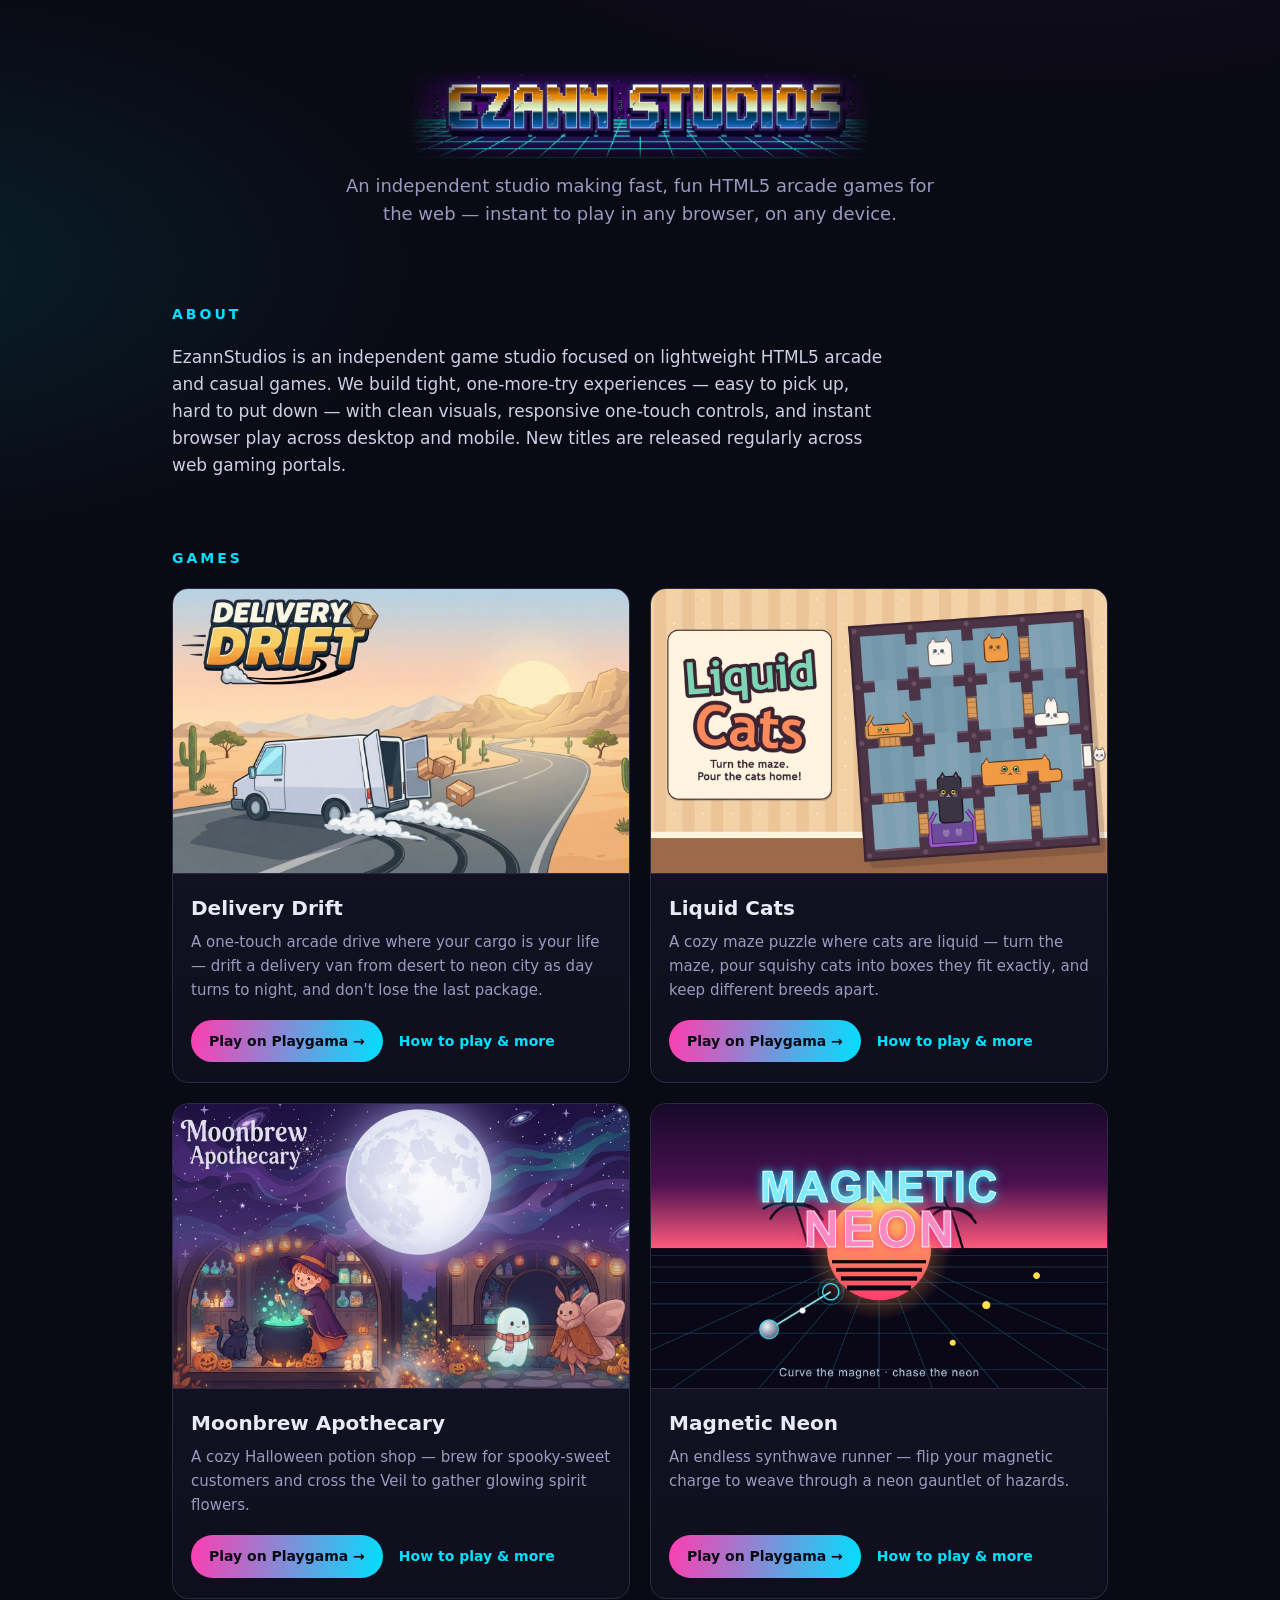
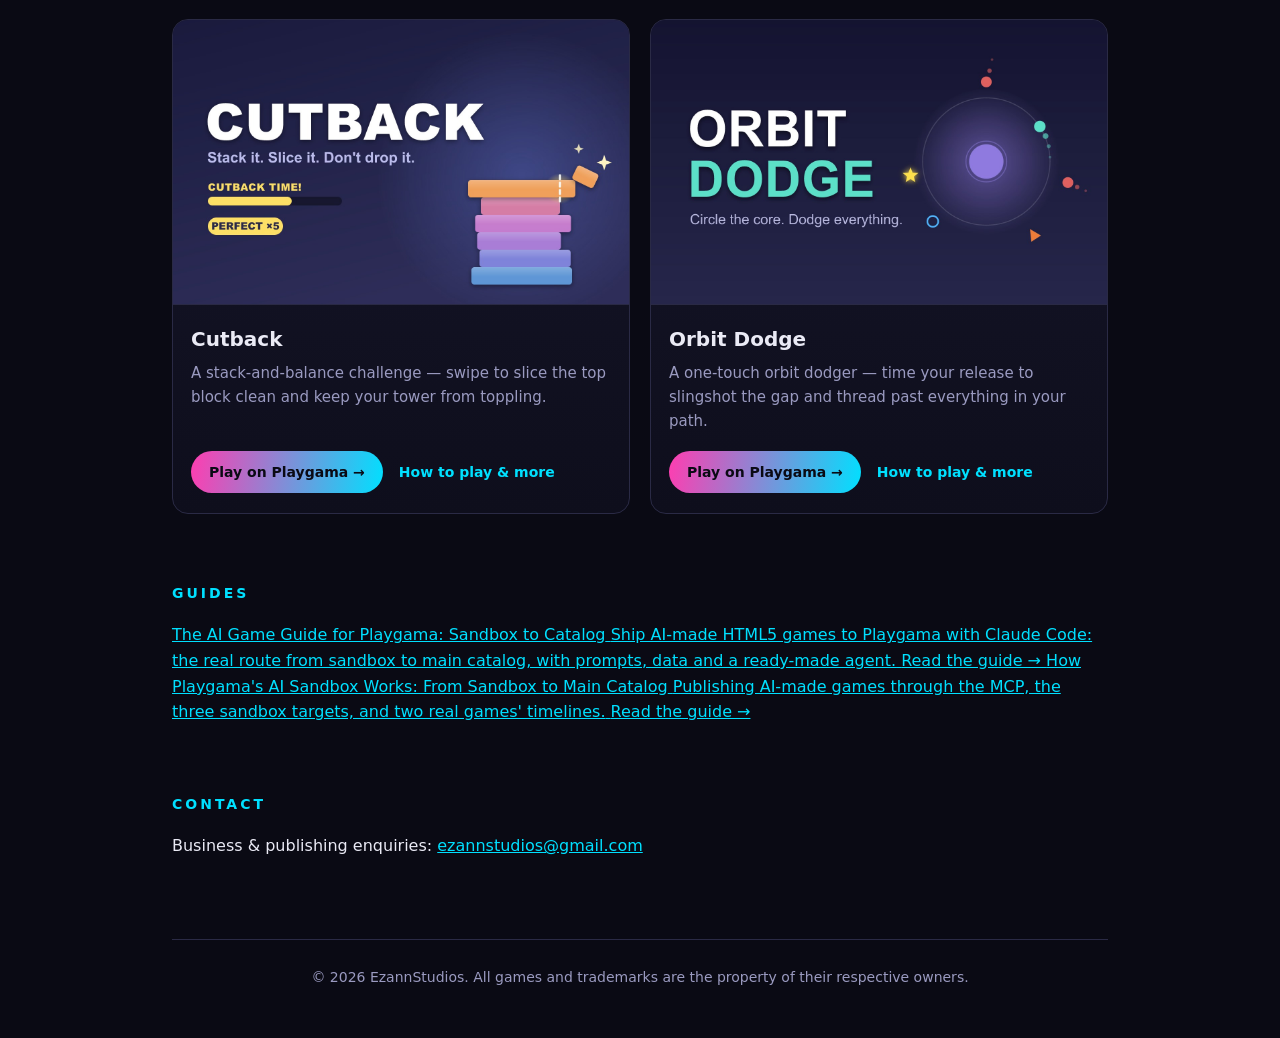
==== commit f84aeff3: "Adding web pages for each game" ====
--- a/index.html
+++ b/index.html
@@ -115,6 +115,22 @@
         </div>
       </section>
 
+      <section id="guides">
+        <h2>Guides</h2>
+        <div class="guides">
+          <a class="guide" href="guide/">
+            <span class="guide-title">The AI Game Guide for Playgama: Sandbox to Catalog</span>
+            <span class="guide-desc">Ship AI-made HTML5 games to Playgama with Claude Code: the real route from sandbox to main catalog, with prompts, data and a ready-made agent.</span>
+            <span class="guide-go">Read the guide →</span>
+          </a>
+          <a class="guide" href="playgama-ai-sandbox/">
+            <span class="guide-title">How Playgama&#x27;s AI Sandbox Works: From Sandbox to Main Catalog</span>
+            <span class="guide-desc">Publishing AI-made games through the MCP, the three sandbox targets, and two real games&#x27; timelines.</span>
+            <span class="guide-go">Read the guide →</span>
+          </a>
+        </div>
+      </section>
+
       <section class="contact">
         <h2>Contact</h2>
         <p>Business &amp; publishing enquiries: <a href="mailto:ezannstudios@gmail.com">ezannstudios@gmail.com</a></p>
--- a/assets/site.css
+++ b/assets/site.css
@@ -0,0 +1,199 @@
+/* EzannStudios site: shared styles for the home page and every game page.
+   Generated pages link this file; edit it directly. */
+:root {
+  --bg: #0a0a14;
+  --line: #2a2a45;
+  --text: #eaeaf5;
+  --muted: #9a9ac0;
+  --neon-a: #ff3db0;
+  --neon-b: #00e0ff;
+}
+* { box-sizing: border-box; }
+html { scroll-behavior: smooth; }
+body {
+  margin: 0;
+  background:
+    radial-gradient(1200px 600px at 80% -10%, #1b0f2e 0%, transparent 60%),
+    radial-gradient(1000px 500px at -10% 10%, #08202b 0%, transparent 55%),
+    var(--bg);
+  color: var(--text);
+  font-family: system-ui, -apple-system, "Segoe UI", Roboto, Helvetica, Arial, sans-serif;
+  line-height: 1.6;
+  -webkit-font-smoothing: antialiased;
+}
+.wrap { max-width: 980px; margin: 0 auto; padding: 0 22px; }
+a { color: var(--neon-b); }
+
+/* Home header */
+header.home { padding: 70px 0 40px; text-align: center; }
+header.home h1 { margin: 0; line-height: 0; }
+.logo {
+  display: block;
+  margin: 0 auto;
+  width: min(460px, 100%);
+  height: auto;
+  /* Fade all four edges into the page (horizontal + vertical gradients, intersected). */
+  --logo-fade:
+    linear-gradient(to right, transparent 0%, #000 16%, #000 84%, transparent 100%),
+    linear-gradient(to bottom, transparent 0%, #000 16%, #000 84%, transparent 100%);
+  -webkit-mask-image: var(--logo-fade);
+  -webkit-mask-composite: source-in;
+  mask-image: var(--logo-fade);
+  mask-composite: intersect;
+}
+.tagline {
+  margin: 12px auto 0;
+  max-width: 620px;
+  color: var(--muted);
+  font-size: clamp(15px, 2.4vw, 18px);
+}
+
+/* Sections */
+section { padding: 34px 0; }
+h2 {
+  font-size: 14px;
+  letter-spacing: 3px;
+  text-transform: uppercase;
+  color: var(--neon-b);
+  margin: 0 0 18px;
+}
+.about p { max-width: 720px; color: #cfcfe6; margin: 0; font-size: 17px; }
+
+/* Games grid (home) */
+.games {
+  display: grid;
+  grid-template-columns: repeat(auto-fit, minmax(min(380px, 100%), 1fr));
+  gap: 20px;
+}
+.card {
+  border: 1px solid var(--line);
+  border-radius: 16px;
+  overflow: hidden;
+  background: linear-gradient(180deg, #16162a, #0e0e1c);
+  display: flex;
+  flex-direction: column;
+  transition: transform .18s ease, border-color .18s ease, box-shadow .18s ease;
+}
+.card:hover {
+  transform: translateY(-4px);
+  border-color: #46466f;
+  box-shadow: 0 14px 40px -18px var(--neon-a);
+}
+.thumb {
+  display: block;
+  width: 100%;
+  aspect-ratio: 136 / 85; /* the 1360x850 cover art, uncropped */
+  overflow: hidden;
+  background: #0e0e1c;
+  border-bottom: 1px solid var(--line);
+}
+.thumb img { width: 100%; height: 100%; object-fit: cover; display: block; }
+.card-body { padding: 18px 18px 20px; flex: 1; display: flex; flex-direction: column; }
+.card-body h3 { margin: 0 0 6px; font-size: 20px; }
+.card-body h3 a { color: var(--text); text-decoration: none; }
+.card-body h3 a:hover { color: var(--neon-b); }
+.card-body p { margin: 0 0 18px; color: var(--muted); font-size: 15px; flex: 1; }
+.actions { display: flex; flex-wrap: wrap; align-items: center; gap: 10px 16px; }
+.more-link { font-size: 14px; font-weight: 600; text-decoration: none; }
+.more-link:hover { text-decoration: underline; }
+.play {
+  display: inline-block;
+  text-decoration: none;
+  font-weight: 700;
+  font-size: 14px;
+  color: #0a0a14;
+  background: linear-gradient(100deg, var(--neon-a), var(--neon-b));
+  padding: 10px 18px;
+  border-radius: 999px;
+  transition: filter .15s ease;
+}
+.play:hover { filter: brightness(1.12); }
+.play.big { font-size: 18px; padding: 14px 28px; }
+
+/* Game page */
+.topbar { display: flex; align-items: center; justify-content: space-between; gap: 16px; padding: 22px 0 6px; }
+.topbar .home-logo img { display: block; width: 150px; height: auto; }
+.topbar .back { font-size: 14px; font-weight: 600; text-decoration: none; }
+.topbar .back:hover { text-decoration: underline; }
+.game-head { padding: 24px 0 18px; }
+.game-head h1 { margin: 0; font-size: clamp(32px, 6vw, 52px); line-height: 1.1; letter-spacing: -0.5px; }
+.game-head .sub { margin: 8px 0 0; color: var(--muted); font-size: 17px; }
+.chips { display: flex; flex-wrap: wrap; gap: 8px; margin: 14px 0 0; padding: 0; list-style: none; }
+.chips li {
+  font-size: 13px;
+  color: #cfcfe6;
+  border: 1px solid var(--line);
+  background: #12122080;
+  border-radius: 999px;
+  padding: 3px 12px;
+}
+.hero {
+  border: 1px solid var(--line);
+  border-radius: 18px;
+  overflow: hidden;
+  aspect-ratio: 136 / 85;
+  background: #0e0e1c;
+}
+.hero img { width: 100%; height: 100%; object-fit: cover; display: block; }
+.cta { display: flex; flex-wrap: wrap; align-items: center; gap: 12px 18px; padding: 22px 0 8px; }
+.cta .note { color: var(--muted); font-size: 14px; }
+.cols { display: grid; grid-template-columns: 1.15fr 1fr; gap: 36px; }
+@media (max-width: 760px) { .cols { grid-template-columns: 1fr; gap: 0; } }
+.prose p { margin: 0 0 14px; color: #cfcfe6; font-size: 16.5px; }
+.steps, .features { margin: 0; padding-left: 20px; color: #cfcfe6; }
+.steps li, .features li { margin: 0 0 10px; }
+.steps li::marker { color: var(--neon-b); font-weight: 700; }
+.features li::marker { color: var(--neon-a); }
+.keys { color: var(--muted); font-size: 15px; margin: 6px 0 0; }
+.story {
+  border-left: 3px solid var(--neon-a);
+  padding: 4px 0 4px 18px;
+  color: #cfcfe6;
+  font-style: italic;
+  max-width: 760px;
+  margin: 0;
+}
+.shots { display: grid; gap: 14px; }
+.shots.portrait { grid-template-columns: repeat(4, 1fr); }
+.shots.landscape { grid-template-columns: repeat(2, 1fr); }
+@media (max-width: 760px) {
+  .shots.portrait { grid-template-columns: repeat(2, 1fr); }
+  .shots.landscape { grid-template-columns: 1fr; }
+}
+.shots a {
+  display: block;
+  border: 1px solid var(--line);
+  border-radius: 12px;
+  overflow: hidden;
+  background: #0e0e1c;
+  transition: transform .18s ease, border-color .18s ease;
+}
+.shots a:hover { transform: translateY(-3px); border-color: #46466f; }
+.shots img { display: block; width: 100%; height: auto; }
+.more-games {
+  display: grid;
+  grid-template-columns: repeat(auto-fill, minmax(min(200px, 100%), 1fr));
+  gap: 16px;
+}
+.mini {
+  display: block;
+  border: 1px solid var(--line);
+  border-radius: 12px;
+  overflow: hidden;
+  text-decoration: none;
+  color: var(--text);
+  background: linear-gradient(180deg, #16162a, #0e0e1c);
+  transition: transform .18s ease, border-color .18s ease;
+}
+.mini:hover { transform: translateY(-3px); border-color: #46466f; }
+.mini img { display: block; width: 100%; aspect-ratio: 136 / 85; object-fit: cover; }
+.mini span { display: block; padding: 10px 12px 12px; font-weight: 600; font-size: 15px; }
+
+footer {
+  border-top: 1px solid var(--line);
+  margin-top: 30px;
+  padding: 26px 0 50px;
+  color: var(--muted);
+  font-size: 14px;
+  text-align: center;
+}
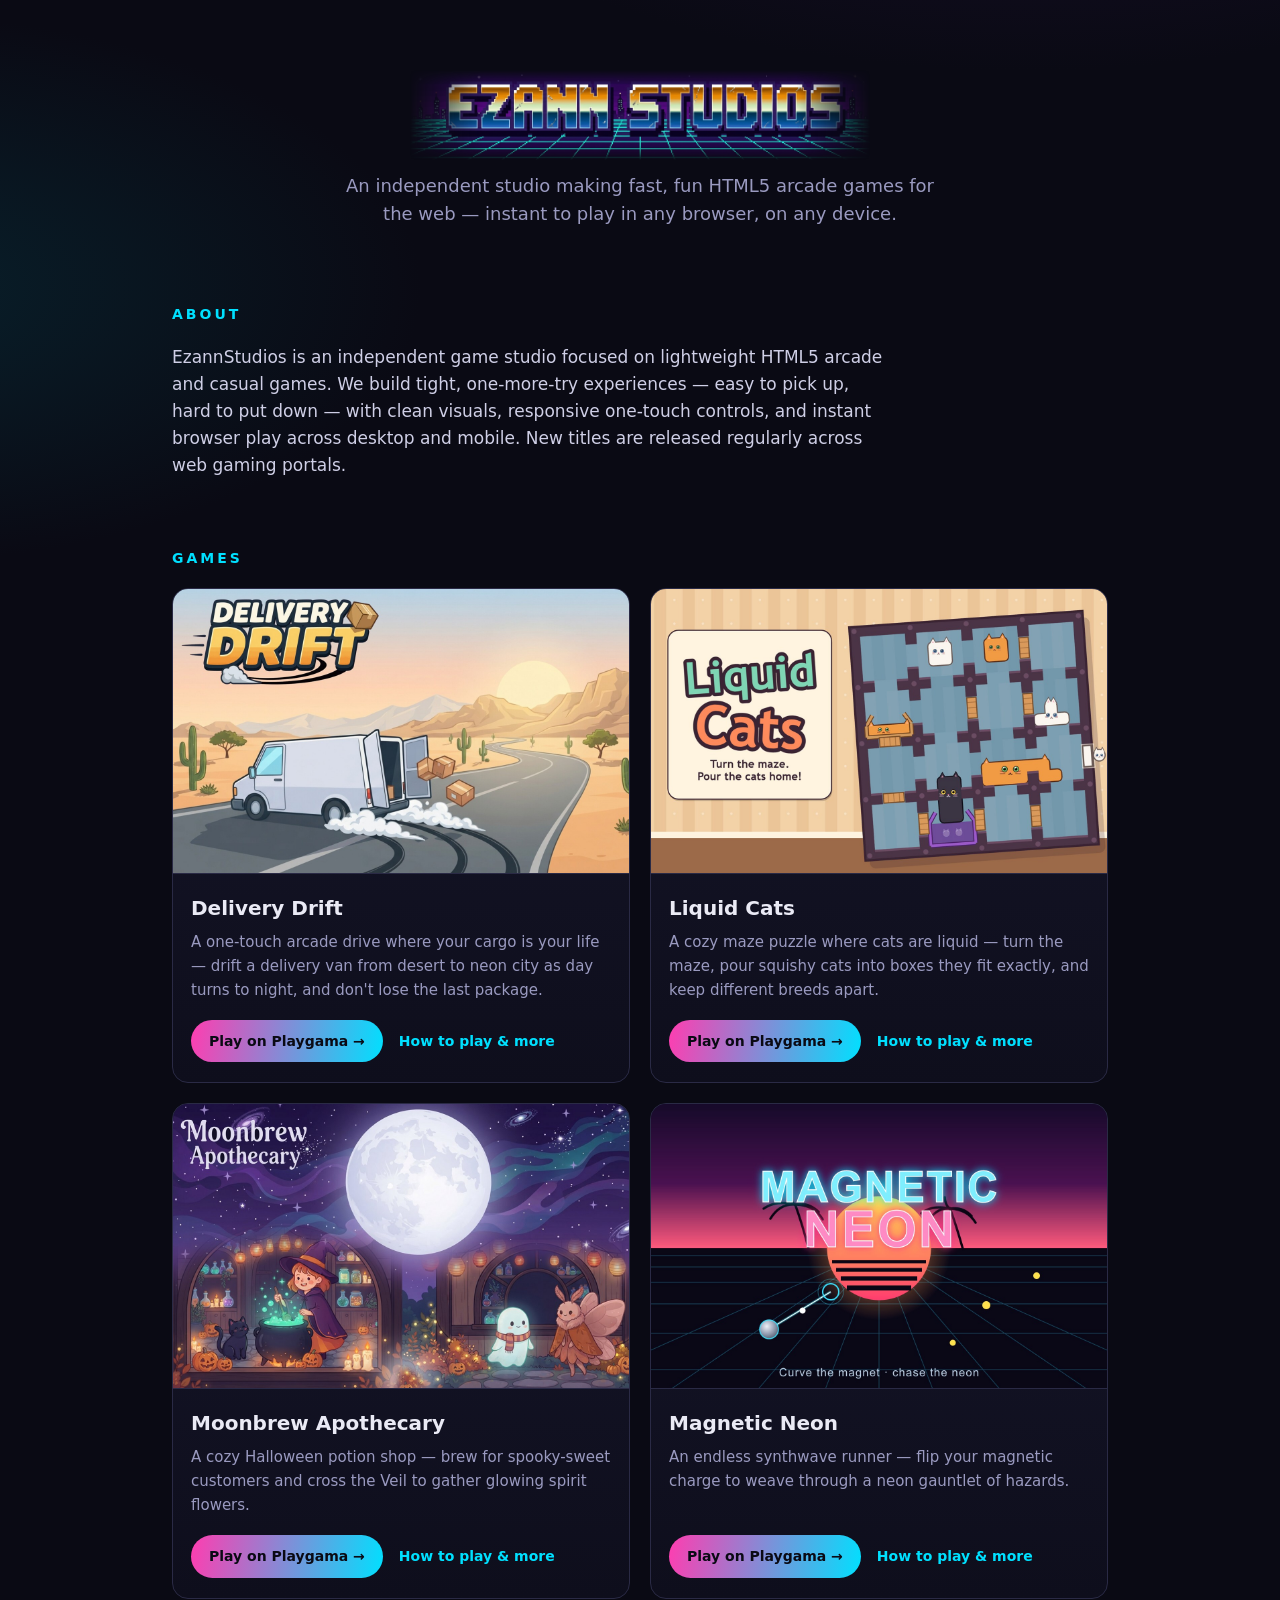
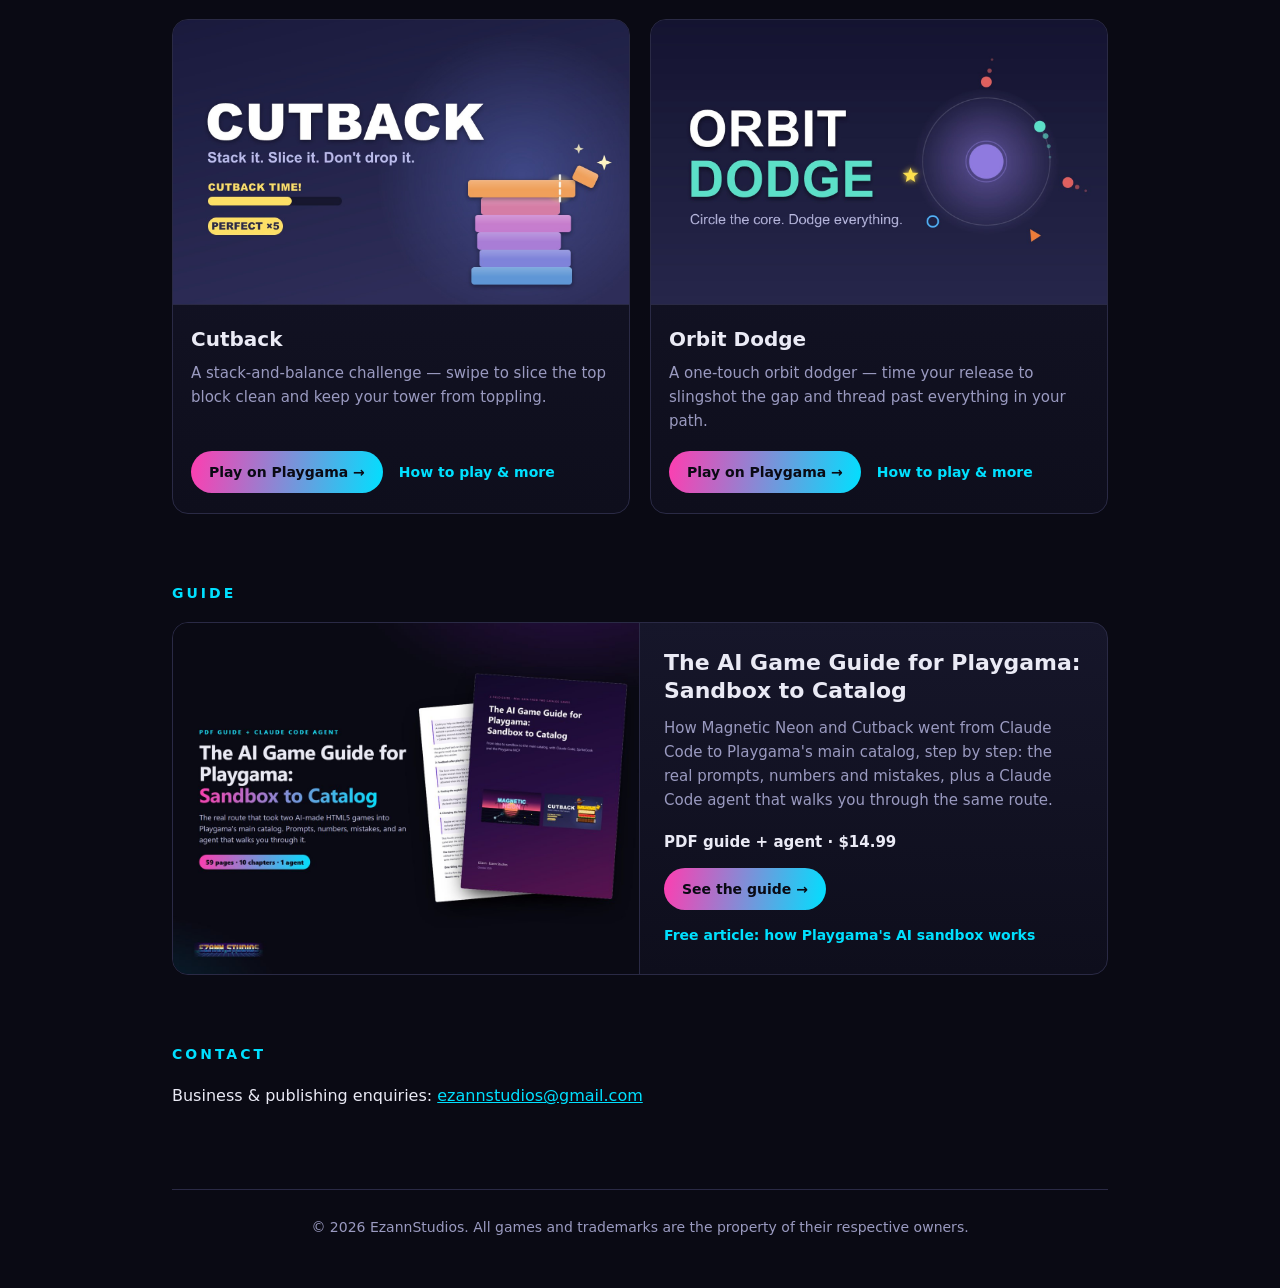
==== commit 6011c32b: "Restore guide card and share image, fix More games covers" ====
--- a/index.html
+++ b/index.html
@@ -3,25 +3,25 @@
 <head>
   <meta charset="UTF-8" />
   <meta name="viewport" content="width=device-width, initial-scale=1.0" />
-  <title>EzannStudios — Free HTML5 Arcade &amp; Casual Games</title>
+  <title>EzannStudios — Free HTML5 Arcade Games to Play in Your Browser</title>
   <meta name="description" content="EzannStudios is an independent studio making fast, fun HTML5 arcade and casual games for the web — instant to play in any browser, on any device." />
   <link rel="canonical" href="https://ezannstudios.github.io/web-games/" />
   <link rel="icon" href="data:image/svg+xml,%3Csvg xmlns='http://www.w3.org/2000/svg' viewBox='0 0 32 32'%3E%3Crect width='32' height='32' fill='%23000000'/%3E%3Ctext x='16' y='17' font-family='Arial,Helvetica,sans-serif' font-size='15' font-weight='bold' fill='%23ffffff' text-anchor='middle' dominant-baseline='central'%3EEZ%3C/text%3E%3C/svg%3E" />
   <meta property="og:type" content="website" />
   <meta property="og:site_name" content="EzannStudios" />
-  <meta property="og:title" content="EzannStudios — Free HTML5 Arcade &amp; Casual Games" />
-  <meta property="og:description" content="EzannStudios is an independent studio making fast, fun HTML5 arcade and casual games for the web — instant to play in any browser, on any device." />
+  <meta property="og:title" content="EzannStudios — Free HTML5 Arcade Games" />
+  <meta property="og:description" content="Fast, fun HTML5 arcade games you play instantly in any browser: Delivery Drift, Liquid Cats, Moonbrew Apothecary, Magnetic Neon, Cutback and Orbit Dodge." />
   <meta property="og:url" content="https://ezannstudios.github.io/web-games/" />
-  <meta property="og:image" content="https://ezannstudios.github.io/web-games/assets/delivery-drift.jpg" />
-  <meta property="og:image:width" content="1360" />
-  <meta property="og:image:height" content="850" />
-  <meta property="og:image:alt" content="Delivery Drift cover art" />
+  <meta property="og:image" content="https://ezannstudios.github.io/web-games/assets/og-games.jpg" />
+  <meta property="og:image:width" content="1200" />
+  <meta property="og:image:height" content="630" />
+  <meta property="og:image:alt" content="EzannStudios logo above six game covers" />
   <meta name="twitter:card" content="summary_large_image" />
-  <meta name="twitter:title" content="EzannStudios — Free HTML5 Arcade &amp; Casual Games" />
-  <meta name="twitter:description" content="EzannStudios is an independent studio making fast, fun HTML5 arcade and casual games for the web — instant to play in any browser, on any device." />
-  <meta name="twitter:image" content="https://ezannstudios.github.io/web-games/assets/delivery-drift.jpg" />
+  <meta name="twitter:title" content="EzannStudios — Free HTML5 Arcade Games" />
+  <meta name="twitter:description" content="Fast, fun HTML5 arcade games you play instantly in any browser: Delivery Drift, Liquid Cats, Moonbrew Apothecary, Magnetic Neon, Cutback and Orbit Dodge." />
+  <meta name="twitter:image" content="https://ezannstudios.github.io/web-games/assets/og-games.jpg" />
   <link rel="stylesheet" href="assets/site.css" />
-  <script type="application/ld+json">{"@context": "https://schema.org", "@type": "WebSite", "name": "EzannStudios", "url": "https://ezannstudios.github.io/web-games/", "publisher": {"@type": "Organization", "name": "EzannStudios", "url": "https://ezannstudios.github.io/web-games/"}}</script>
+  <script type="application/ld+json">{"@context": "https://schema.org", "@type": "WebSite", "name": "EzannStudios", "url": "https://ezannstudios.github.io/web-games/", "publisher": {"@type": "Organization", "name": "EzannStudios", "url": "https://ezannstudios.github.io/web-games/", "logo": "https://ezannstudios.github.io/web-games/assets/logo.png"}}</script>
   <script type="application/ld+json">{"@context": "https://schema.org", "@type": "ItemList", "itemListElement": [{"@type": "ListItem", "position": 1, "url": "https://ezannstudios.github.io/web-games/delivery-drift/", "name": "Delivery Drift"}, {"@type": "ListItem", "position": 2, "url": "https://ezannstudios.github.io/web-games/liquid-cats/", "name": "Liquid Cats"}, {"@type": "ListItem", "position": 3, "url": "https://ezannstudios.github.io/web-games/moonbrew-apothecary/", "name": "Moonbrew Apothecary"}, {"@type": "ListItem", "position": 4, "url": "https://ezannstudios.github.io/web-games/magnetic-neon/", "name": "Magnetic Neon"}, {"@type": "ListItem", "position": 5, "url": "https://ezannstudios.github.io/web-games/cutback/", "name": "Cutback"}, {"@type": "ListItem", "position": 6, "url": "https://ezannstudios.github.io/web-games/orbit-dodge/", "name": "Orbit Dodge"}]}</script>
 </head>
 <body>
@@ -115,20 +115,20 @@
         </div>
       </section>
 
-      <section id="guides">
-        <h2>Guides</h2>
-        <div class="guides">
-          <a class="guide" href="guide/">
-            <span class="guide-title">The AI Game Guide for Playgama: Sandbox to Catalog</span>
-            <span class="guide-desc">Ship AI-made HTML5 games to Playgama with Claude Code: the real route from sandbox to main catalog, with prompts, data and a ready-made agent.</span>
-            <span class="guide-go">Read the guide →</span>
-          </a>
-          <a class="guide" href="playgama-ai-sandbox/">
-            <span class="guide-title">How Playgama&#x27;s AI Sandbox Works: From Sandbox to Main Catalog</span>
-            <span class="guide-desc">Publishing AI-made games through the MCP, the three sandbox targets, and two real games&#x27; timelines.</span>
-            <span class="guide-go">Read the guide →</span>
-          </a>
-        </div>
+      <section id="guide">
+        <h2>Guide</h2>
+        <article class="card guide-card">
+          <a class="thumb" href="guide/"><img src="guide/assets/guide-card.jpg" alt="The AI Game Guide for Playgama: Sandbox to Catalog" width="1200" height="900" loading="lazy" /></a>
+          <div class="card-body">
+            <h3><a href="guide/">The AI Game Guide for Playgama: Sandbox to Catalog</a></h3>
+            <p>How Magnetic Neon and Cutback went from Claude Code to Playgama&#x27;s main catalog, step by step: the real prompts, numbers and mistakes, plus a Claude Code agent that walks you through the same route.</p>
+            <p class="price">PDF guide + agent · $14.99</p>
+            <div class="actions">
+              <a class="play" href="guide/">See the guide →</a>
+            </div>
+            <p class="free-link"><a href="playgama-ai-sandbox/">Free article: how Playgama&#x27;s AI sandbox works</a></p>
+          </div>
+        </article>
       </section>
 
       <section class="contact">
--- a/assets/site.css
+++ b/assets/site.css
@@ -110,6 +110,21 @@
 .play:hover { filter: brightness(1.12); }
 .play.big { font-size: 18px; padding: 14px 28px; }
 
+/* Guide (home, after the games): one wide card, image left, text right; stacks on phones */
+.guide-card { display: grid; grid-template-columns: 1fr 1fr; }
+.guide-card .thumb { aspect-ratio: 4 / 3; height: 100%; border-bottom: 0; border-right: 1px solid var(--line); }
+.guide-card .card-body { padding: 24px 24px 26px; justify-content: center; }
+.guide-card .card-body h3 { font-size: 22px; line-height: 1.3; margin-bottom: 10px; }
+.guide-card .card-body p { flex: 0 0 auto; }
+.guide-card .price { color: var(--text); font-weight: 700; margin: 0 0 14px; font-size: 15px; }
+.guide-card .free-link { margin: 14px 0 0; font-size: 14px; }
+.guide-card .free-link a { text-decoration: none; font-weight: 600; }
+.guide-card .free-link a:hover { text-decoration: underline; }
+@media (max-width: 700px) {
+  .guide-card { grid-template-columns: 1fr; }
+  .guide-card .thumb { height: auto; border-right: 0; border-bottom: 1px solid var(--line); }
+}
+
 /* Game page */
 .topbar { display: flex; align-items: center; justify-content: space-between; gap: 16px; padding: 22px 0 6px; }
 .topbar .home-logo img { display: block; width: 150px; height: auto; }
@@ -172,7 +187,8 @@
 .shots img { display: block; width: 100%; height: auto; }
 .more-games {
   display: grid;
-  grid-template-columns: repeat(auto-fill, minmax(min(200px, 100%), 1fr));
+  /* auto-fit + 140 px min: the five other games fill one row on desktop, 2 per row on phones */
+  grid-template-columns: repeat(auto-fit, minmax(min(140px, 100%), 1fr));
   gap: 16px;
 }
 .mini {
@@ -186,7 +202,9 @@
   transition: transform .18s ease, border-color .18s ease;
 }
 .mini:hover { transform: translateY(-3px); border-color: #46466f; }
-.mini img { display: block; width: 100%; aspect-ratio: 136 / 85; object-fit: cover; }
+/* height:auto matters: the img's height="850" attribute would otherwise beat aspect-ratio
+   and stretch each cover into a tall, badly cropped strip */
+.mini img { display: block; width: 100%; height: auto; aspect-ratio: 136 / 85; object-fit: cover; }
 .mini span { display: block; padding: 10px 12px 12px; font-weight: 600; font-size: 15px; }
 
 footer {
